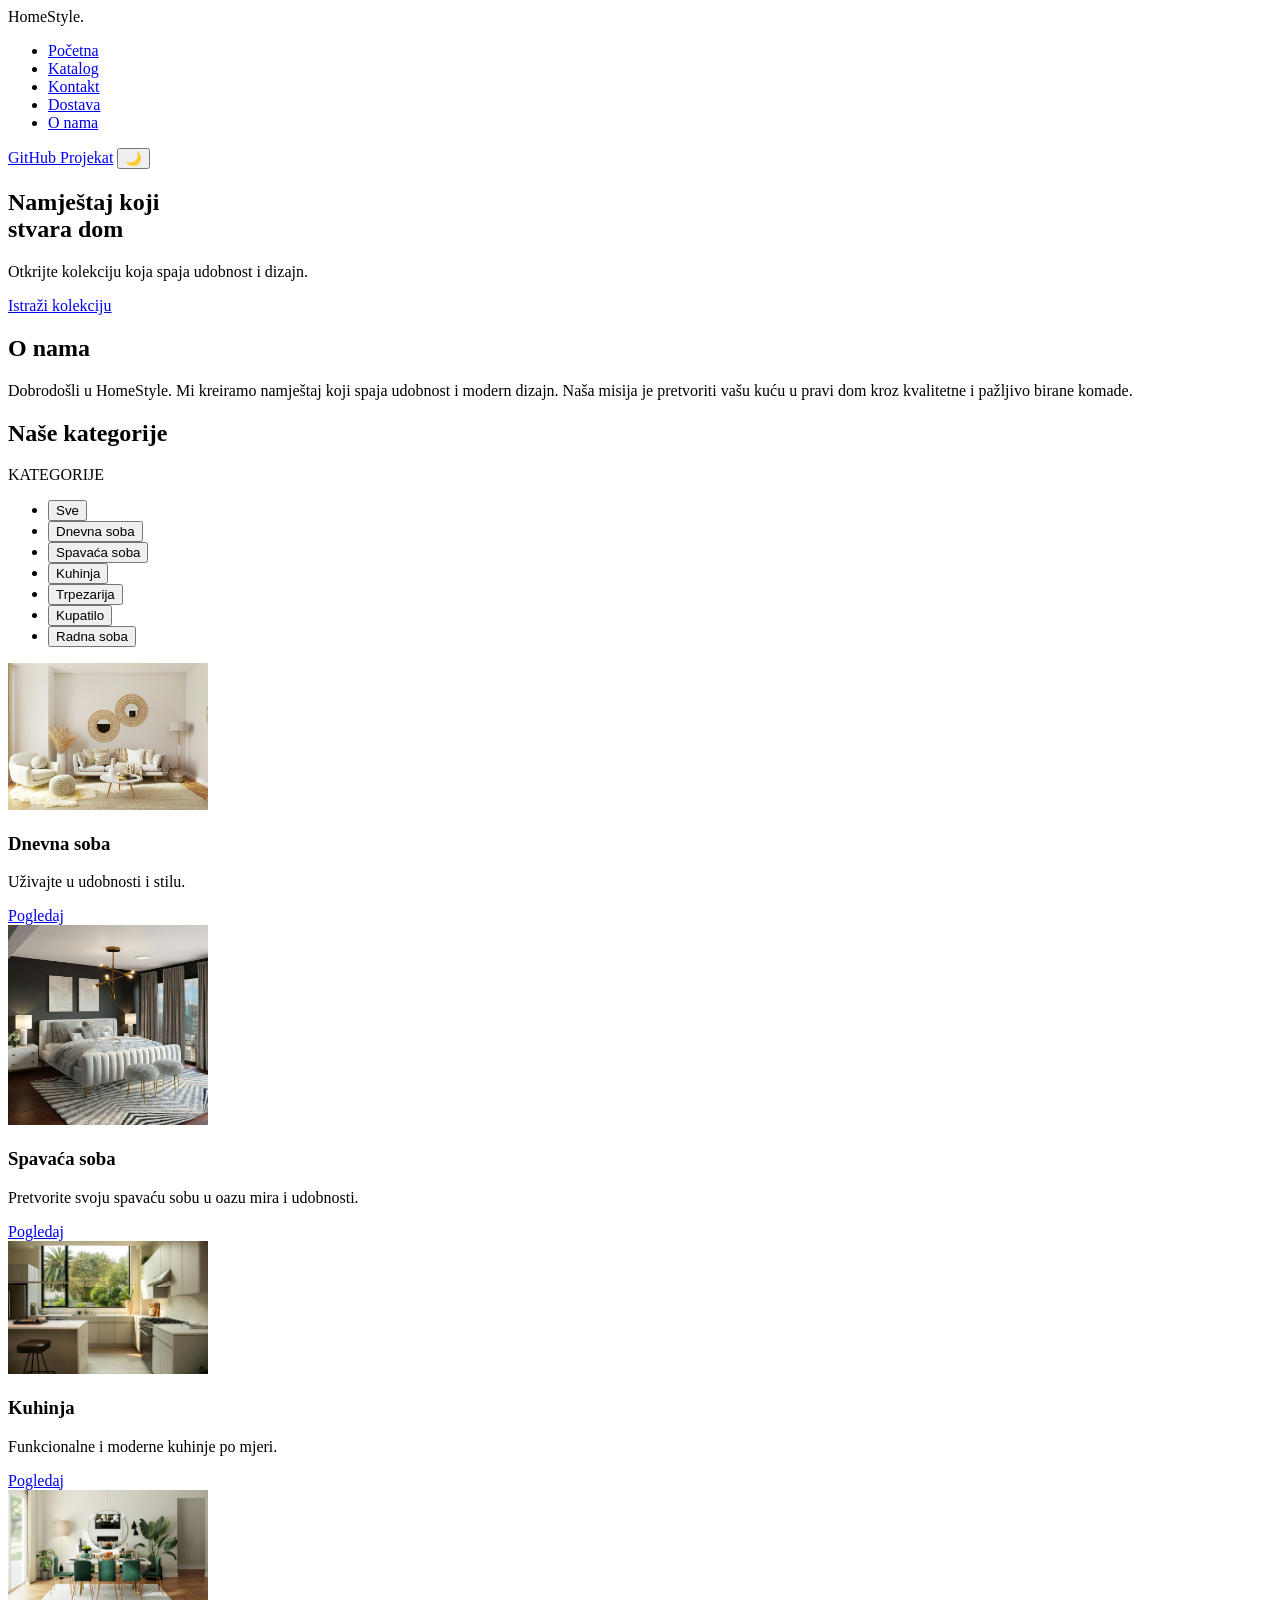
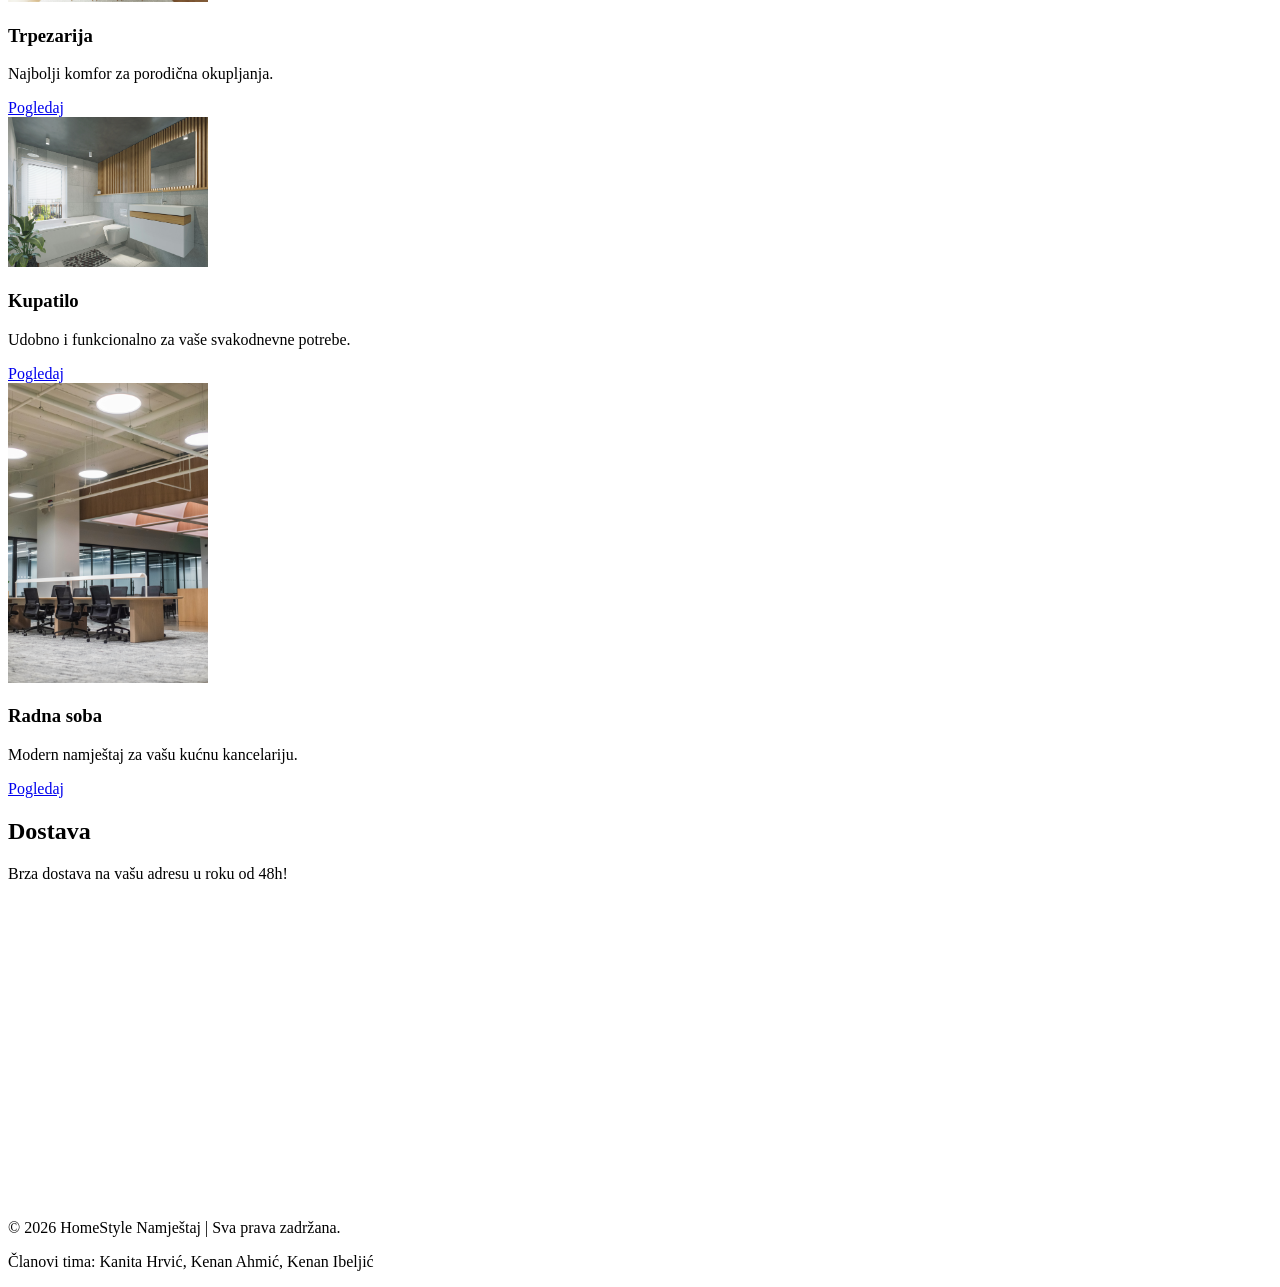
==== index.html @ 1a8ae626 "Ubačene promjene za korpu" ====
<!DOCTYPE html>
<html lang="bs">
    <head>
        <meta charset="utf-8">
        <meta name="viewport" content="width=device-width, initial-scale=1.0">
        <title>HomeStyle | Početna</title>
        <link rel="stylesheet" href="css/tptpstil.css">
        


    </head>
    
    <body class="light mode">
    <header id="top">
    <nav class="container">
        <div class="logo"> HomeStyle<span>.</span></div>
        <ul class="nav-links">
            <li><a href="index.html" class="active">Početna</a></li>
            <li><a href="sadrzaj.html">Katalog</a></li>
            <li><a href="kontakt.html">Kontakt</a></li>
            <li><a href="#dostava">Dostava</a></li>
            <li><a href="#o-nama">O nama</a></li>
        </ul>
        <div class="nav-actions">
            <a href="https://github.com/KanitaHrvic/Grupa-40-TPTP-2026">GitHub Projekat</a>
            <button id="theme-toggle">🌙</button>
        </div>
        </nav>
    </header>
            <main class="container">
                <section class="hero">
                    <div class="hero-content">
                        <h1>Namještaj koji <br> stvara dom<span.></span.></h1>
                        <p>Otkrijte kolekciju koja spaja udobnost i dizajn.</p>
                        <a href="sadrzaj.html" class="btn">Istraži kolekciju</a>
                        </div>
                        </section>
                        <section id="o-nama">
                        <h2>O nama</h2>
                        <p>
                            Dobrodošli u HomeStyle.
                            Mi kreiramo namještaj koji spaja udobnost i modern dizajn.
                            Naša misija je pretvoriti vašu kuću u pravi dom kroz kvalitetne i pažljivo birane komade.
                            </p>
                        </section>

                        <div class="main-layout">
                    <section class="products">
                    
                            <h2>Naše kategorije</h2>

                            <div class="kategorije-meni-strana"
                            <h3>KATEGORIJE</h3>
                            <ul>
                                <li><button
                                    class="filter-btn"
                                    data-filter="sve">Sve</button></li>
                                    <li><button
                                        class="filter-btn"
                                        data-filter="dnevna">Dnevna soba</button></li>
                                        <li><button
                                            class="filter-btn"
                                            data-filter="spavaca">Spavaća soba</button></li>
                                            <li><button
                                                class="filter-btn"
                                                data-filter="kuhinja">Kuhinja</button></li>
                                                <li><button
                                                    class="filter-btn"
                                                    data-filter="trpezarija">Trpezarija</button></li>
                                                    <li><button
                                                        class="filter-btn"
                                                        data-filter="kupatilo">Kupatilo</button></li>
                                                        <li><button
                                                        class="filter-btn"
                                                        data-filter=" radna">Radna soba</button></li>


                            </ul>
                        <div class="grid-container">
                            <div class="product-card"
                            data-category="dnevna">
                                <img src="images/dnevna.jpg"
                                width="200" loading="lazy"
                                 alt="Dnevna soba">
                                <h3>Dnevna soba</h3>
                                <p>Uživajte u udobnosti i stilu.</p>
                                <a href="sadrzaj.html#dnevna-soba"
                                 class="btn">Pogledaj</a>
                                </div>
                                <div class="product-card"
                                data-category="spavaca">
                                    <img src="images/spavaca.jpg"
                                    width="200" loading="lazy"
                                     alt="Spavaća soba">
                                    <h3>Spavaća soba</h3>
                                    <p>Pretvorite svoju spavaću sobu u oazu mira i udobnosti.</p>
                                    <a href="sadrzaj.html#spavaca-soba"
                                     class="btn">Pogledaj</a>
                                    </div>
                                    <div class="product-card"
                                    data-category="kuhinja">
                                        <img src="images/kuhinja.jpg"
                                        width="200" loading="lazy"
                                        alt="Kuhinja">
                                        <h3>Kuhinja</h3>
                                        <p>Funkcionalne i moderne kuhinje po mjeri.</p>
                                        <a href="sadrzaj.html#kuhinja"
                                         class="btn">Pogledaj</a>
                                        </div>
                                        <div class="product-card"
                                        data-category="trpezarija">
                                            <img src="images/trpezarija.jpg"
                                            width="200" loading="lazy"
                                             alt="Trpezarija">
                                            <h3>Trpezarija</h3>
                                            <p>Najbolji komfor za porodična okupljanja.</p>
                                            <a href="sadrzaj.html#trpezarija" class="btn">Pogledaj</a>
                                            </div>
                                            <div class="product-card"
                                            data-category="kupatilo">
                                                <img src="images/kupatilo.jpg"
                                                width="200" loading="lazy" alt="Kupatilo">
                                                <h3>Kupatilo</h3>
                                                <p>Udobno i funkcionalno za vaše svakodnevne potrebe.</p>
                                                <a href="sadrzaj.html#kupatilo" class="btn">Pogledaj</a>
                                            </div>
                                            <div class="product-card"
                                            data-category="radna">
                                                <img src="images/radna-soba.jpg"
                                                width="200" loading="lazy" alt="Radna soba">
                                                <h3>Radna soba</h3>
                                                <p>Modern namještaj za vašu kućnu kancelariju.</p>
                                                <a href="sadrzaj.html#radna-soba" class="btn">Pogledaj</a>
                                            </div>

                                        </div>

                                    
                                    
                        </div>


                    </section>
                    <section id="dostava">
                        <div class="container">
                            <h2>Dostava</h2>
                            <p>Brza dostava na vašu adresu u roku od 48h!</p>
                        </div>
                    </section>

                </div>
<aside>
    <iframe  src="https://www.google.com/maps/embed?pb=!1m18!1m12!1m3!1d11377.686178242902!2d18.704051964692383!3d44.52700058718192!2m3!1f0!2f0!3f0!3m2!1i1024!2i768!4f13.1!3m3!1m2!1s0x475952c4c706ba1d%3A0xe74f722c91d42f4c!2sSlavinovi%C4%87i%2C%2075000%20Tuzla!5e0!3m2!1shr!2sba!4v1778849792596!5m2!1shr!2sba"
     width="100%"
      height="300" 
      style="border:0;"
       allowfullscreen="" 
       loading="lazy"
        referrerpolicy="no-referrer-when-downgrade"></iframe>
        </aside>
            </main>
            <footer>
                <p>&copy; 2026 HomeStyle
                    Namještaj | Sva prava zadržana.</p>
                    <p>Članovi tima: Kanita Hrvić, Kenan Ahmić, Kenan Ibeljić</p> 
                    </footer>
            



                    <script src="JS/tptpskripte.js"></script>
    </body>
</html>
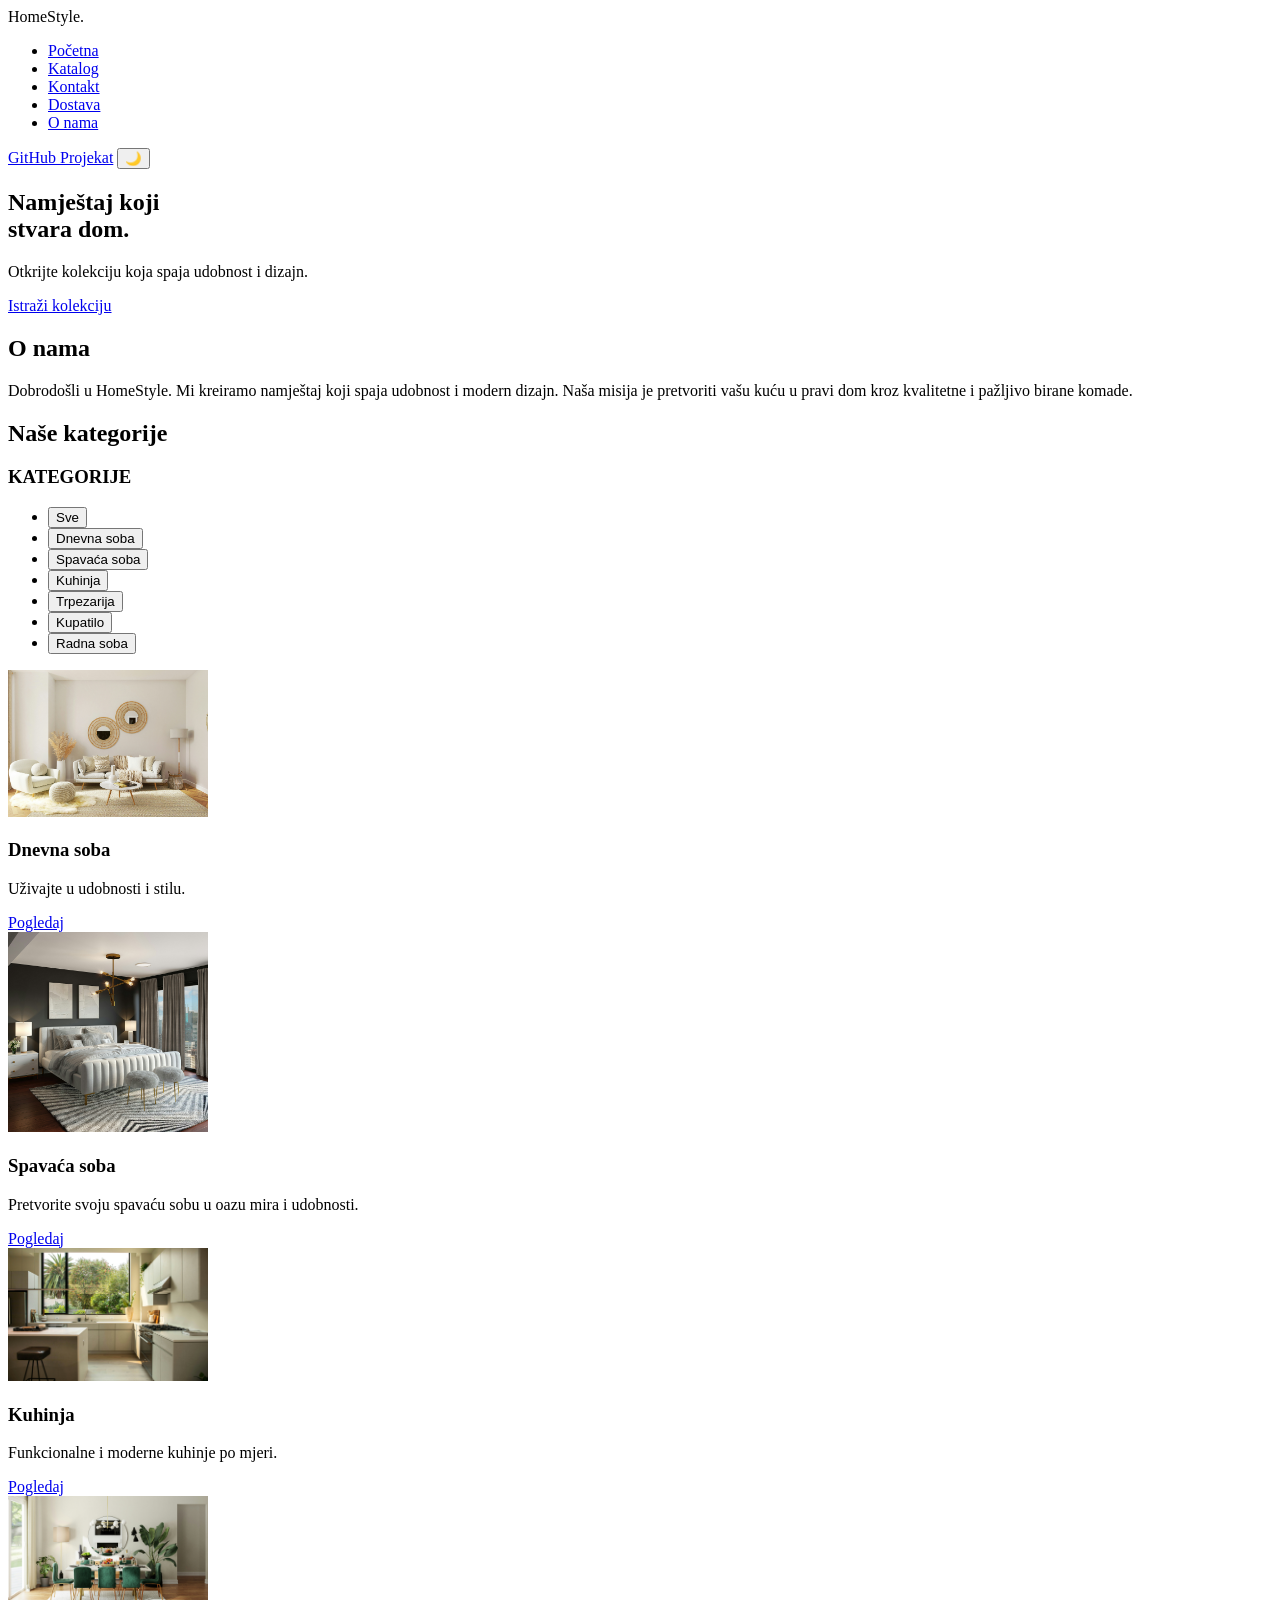
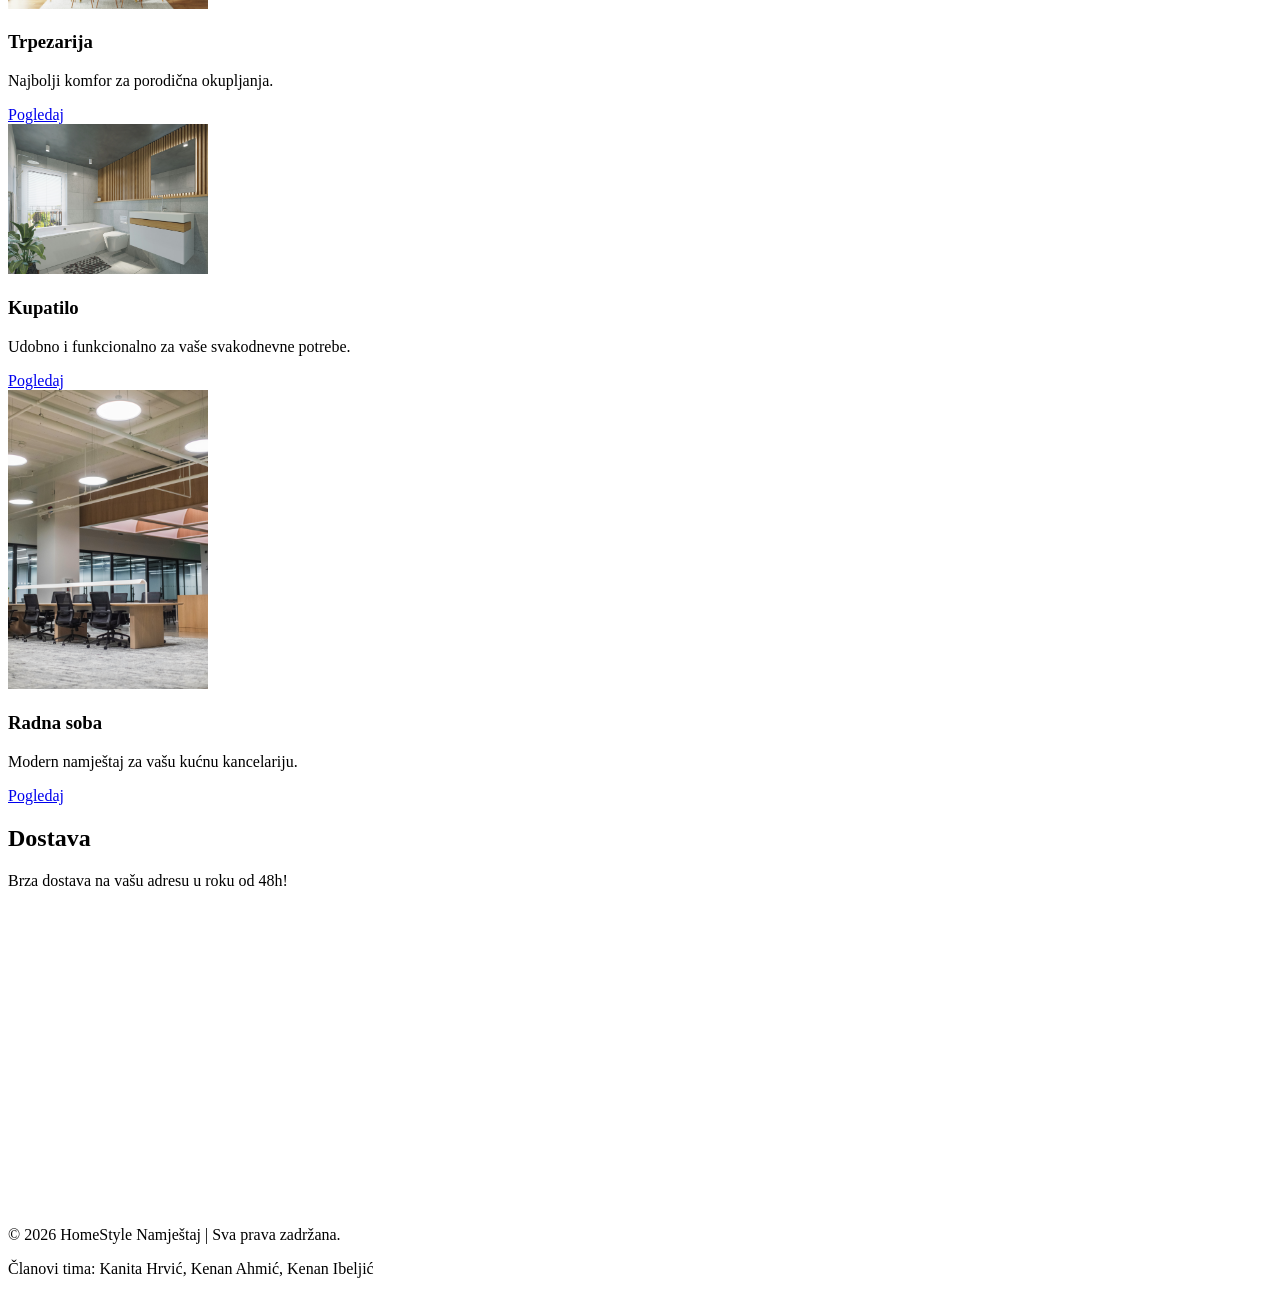
==== commit 8175d1ef: "prepravljanje koda" ====
--- a/index.html
+++ b/index.html
@@ -10,7 +10,7 @@
 
     </head>
     
-    <body class="light mode">
+    <body class="light-mode">
     <header id="top">
     <nav class="container">
         <div class="logo"> HomeStyle<span>.</span></div>
@@ -30,7 +30,7 @@
             <main class="container">
                 <section class="hero">
                     <div class="hero-content">
-                        <h1>Namještaj koji <br> stvara dom<span.></span.></h1>
+                        <h1>Namještaj koji <br> stvara dom<span>.</span></h1>
                         <p>Otkrijte kolekciju koja spaja udobnost i dizajn.</p>
                         <a href="sadrzaj.html" class="btn">Istraži kolekciju</a>
                         </div>
@@ -42,14 +42,14 @@
                             Mi kreiramo namještaj koji spaja udobnost i modern dizajn.
                             Naša misija je pretvoriti vašu kuću u pravi dom kroz kvalitetne i pažljivo birane komade.
                             </p>
-                        </section>
+                        </section> <div class="main-layout">
 
-                        <div class="main-layout">
+                        
                     <section class="products">
                     
                             <h2>Naše kategorije</h2>
 
-                            <div class="kategorije-meni-strana"
+                            <div class="kategorije-meni-strana">
                             <h3>KATEGORIJE</h3>
                             <ul>
                                 <li><button
@@ -72,11 +72,13 @@
                                                         data-filter="kupatilo">Kupatilo</button></li>
                                                         <li><button
                                                         class="filter-btn"
-                                                        data-filter=" radna">Radna soba</button></li>
+                                                        data-filter="radna">Radna soba</button></li>
 
 
-                            </ul>
-                        <div class="grid-container">
+                                                        </ul>
+                                                       </div> 
+                                                        
+  <div class="grid-container">
                             <div class="product-card"
                             data-category="dnevna">
                                 <img src="images/dnevna.jpg"
@@ -131,16 +133,15 @@
                                                 <h3>Radna soba</h3>
                                                 <p>Modern namještaj za vašu kućnu kancelariju.</p>
                                                 <a href="sadrzaj.html#radna-soba" class="btn">Pogledaj</a>
-                                            </div>
+                                            
 
-                                        </div>
-
-                                    
-                                    
-                        </div>
+                                        </div> 
+                                    </div>
+                                    </section>
+                                
 
 
-                    </section>
+                                </div>
                     <section id="dostava">
                         <div class="container">
                             <h2>Dostava</h2>
@@ -148,7 +149,7 @@
                         </div>
                     </section>
 
-                </div>
+                
 <aside>
     <iframe  src="https://www.google.com/maps/embed?pb=!1m18!1m12!1m3!1d11377.686178242902!2d18.704051964692383!3d44.52700058718192!2m3!1f0!2f0!3f0!3m2!1i1024!2i768!4f13.1!3m3!1m2!1s0x475952c4c706ba1d%3A0xe74f722c91d42f4c!2sSlavinovi%C4%87i%2C%2075000%20Tuzla!5e0!3m2!1shr!2sba!4v1778849792596!5m2!1shr!2sba"
      width="100%"
@@ -158,17 +159,20 @@
        loading="lazy"
         referrerpolicy="no-referrer-when-downgrade"></iframe>
         </aside>
-            </main>
+           
+         </main>
+            
             <footer>
                 <p>&copy; 2026 HomeStyle
                     Namještaj | Sva prava zadržana.</p>
                     <p>Članovi tima: Kanita Hrvić, Kenan Ahmić, Kenan Ibeljić</p> 
                     </footer>
-            
+                    <script src="JS/tptpskripte.js"></script>
+            </body>
+            </html>
 
 
 
-                    <script src="JS/tptpskripte.js"></script>
-    </body>
-</html>
 
+
+
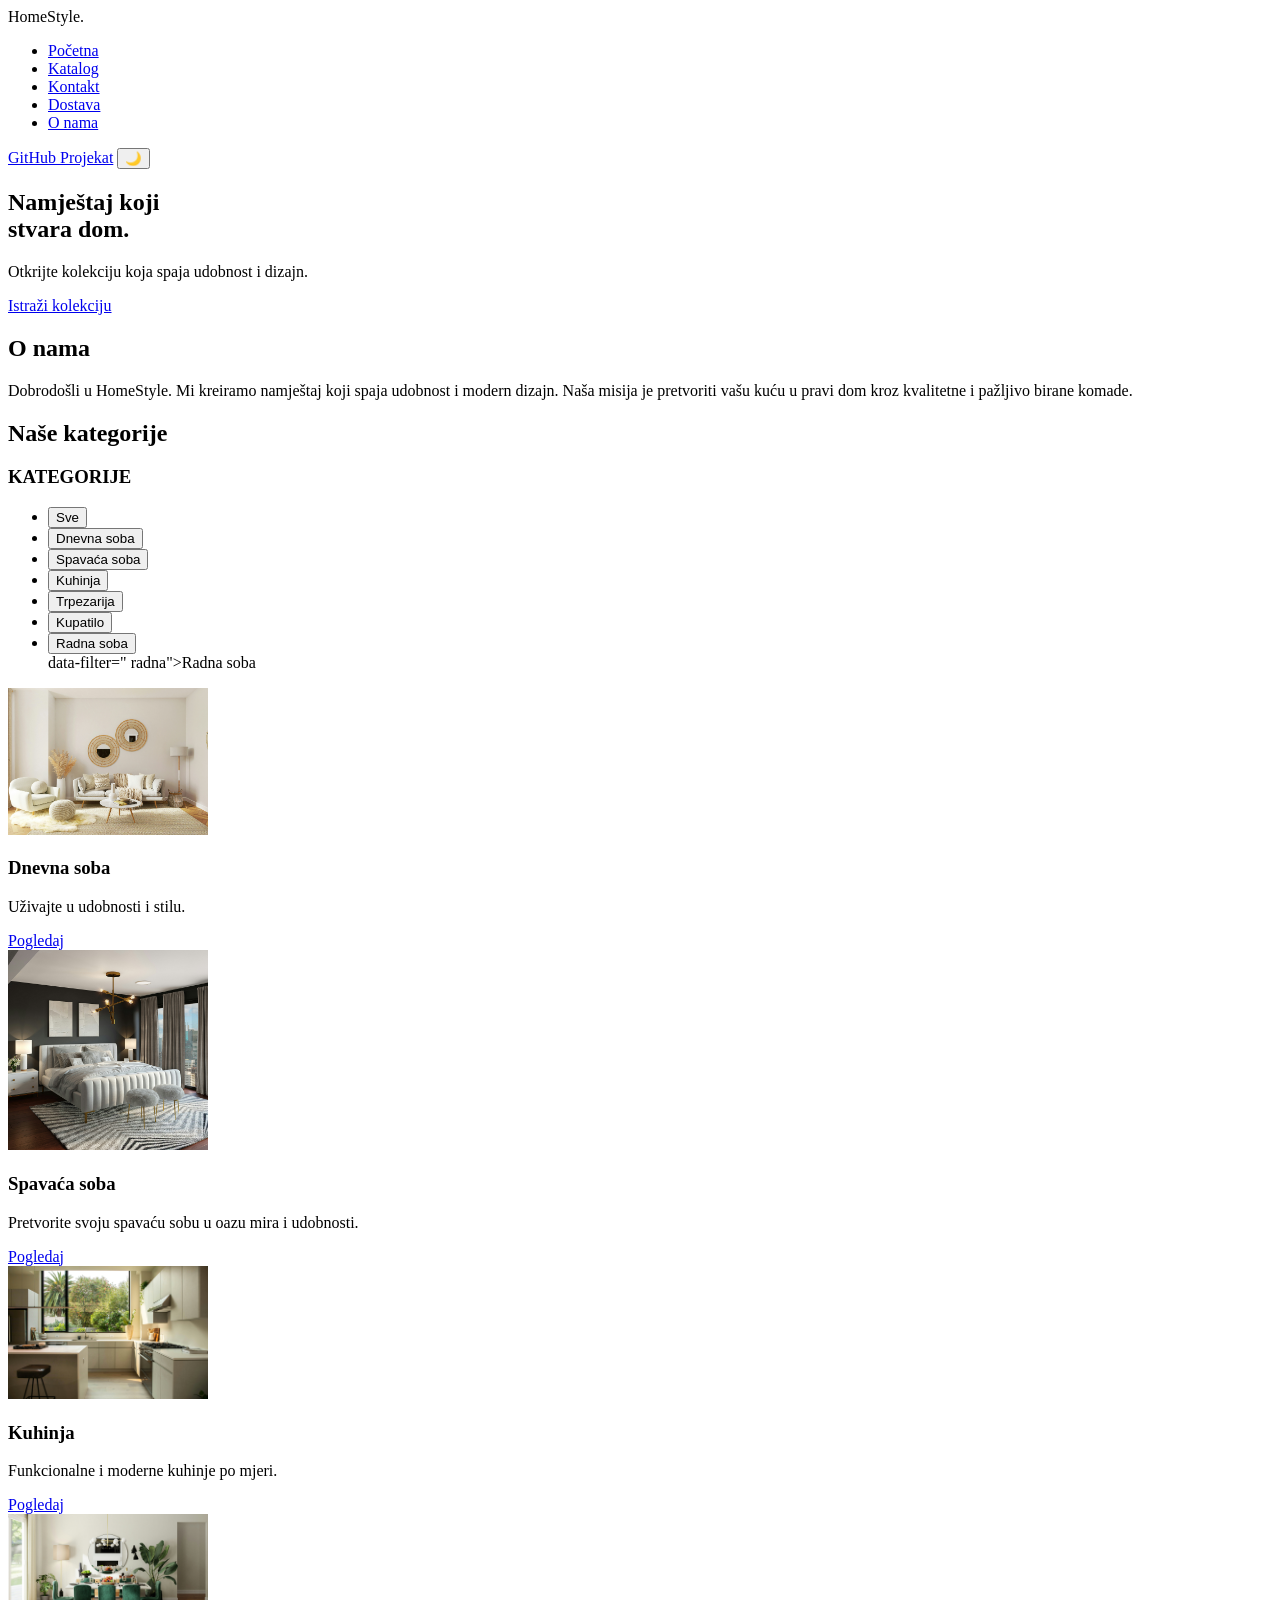
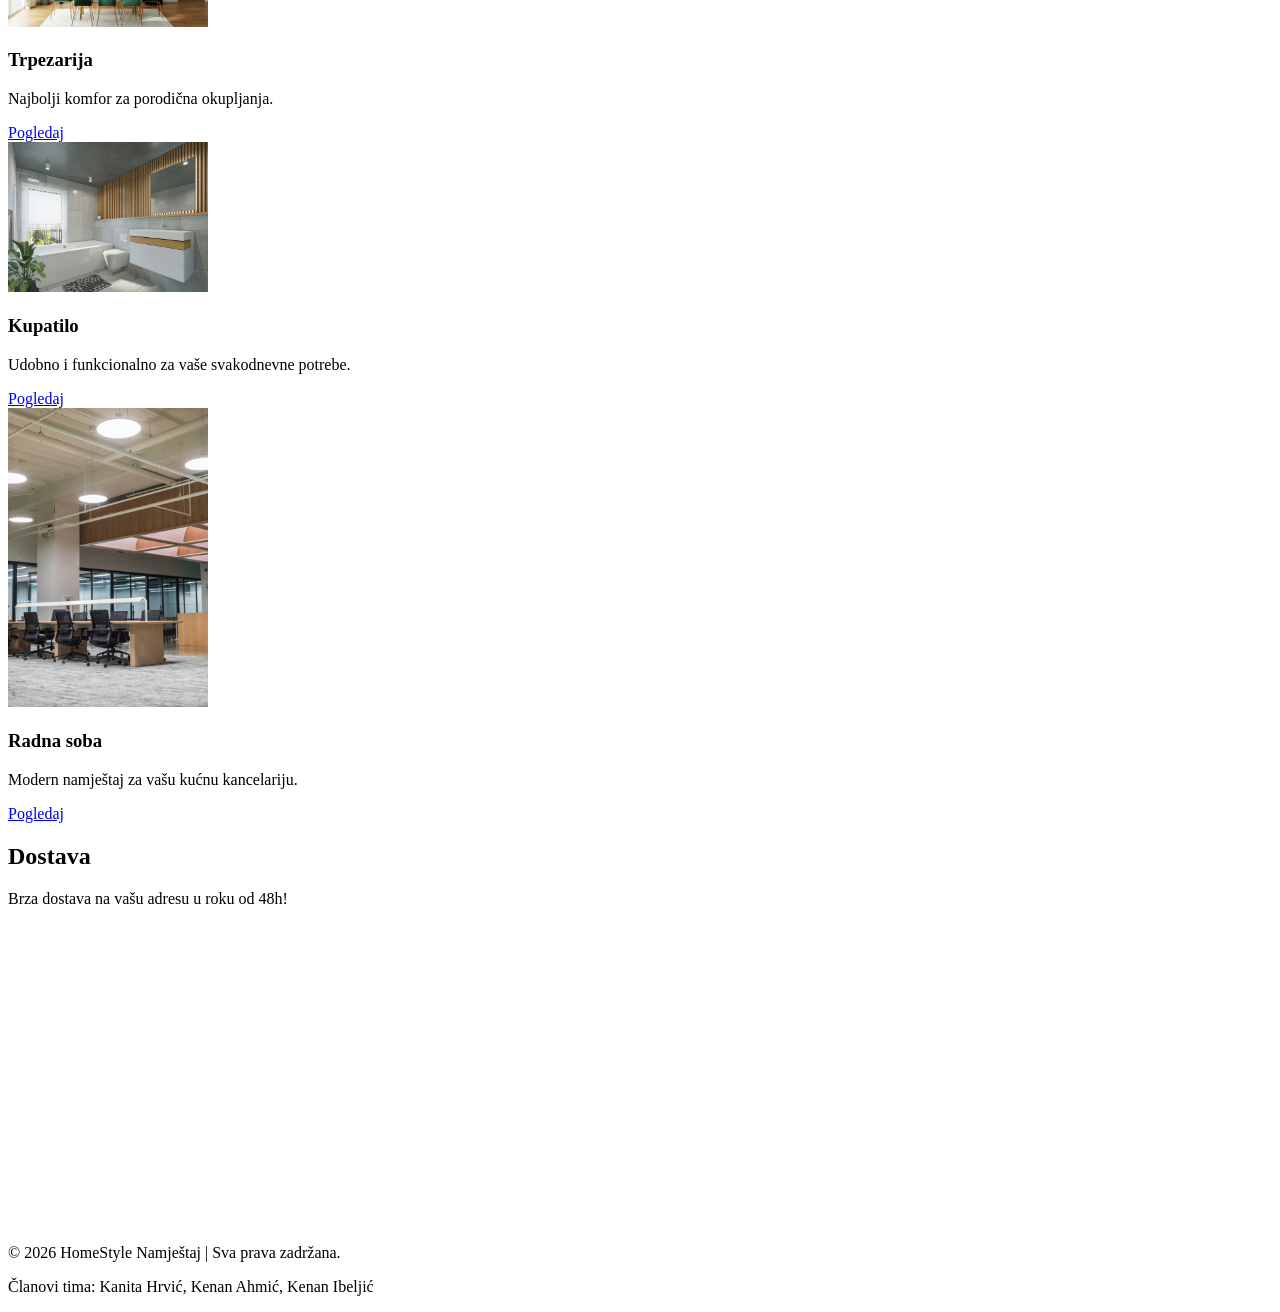
==== commit 401d505b: "Merge branch 'main' into KanitaHrvic" ====
--- a/index.html
+++ b/index.html
@@ -11,6 +11,7 @@
     </head>
     
     <body class="light-mode">
+    <body class="light mode">
     <header id="top">
     <nav class="container">
         <div class="logo"> HomeStyle<span>.</span></div>
@@ -73,6 +74,7 @@
                                                         <li><button
                                                         class="filter-btn"
                                                         data-filter="radna">Radna soba</button></li>
+                                                        data-filter=" radna">Radna soba</button></li>
 
 
                                                         </ul>
@@ -162,6 +164,7 @@
            
          </main>
             
+            </main>
             <footer>
                 <p>&copy; 2026 HomeStyle
                     Namještaj | Sva prava zadržana.</p>
@@ -173,6 +176,7 @@
 
 
 
+                    <script src="JS/tptpskripte.js"></script>
+    </body>
+</html>
 
-
-
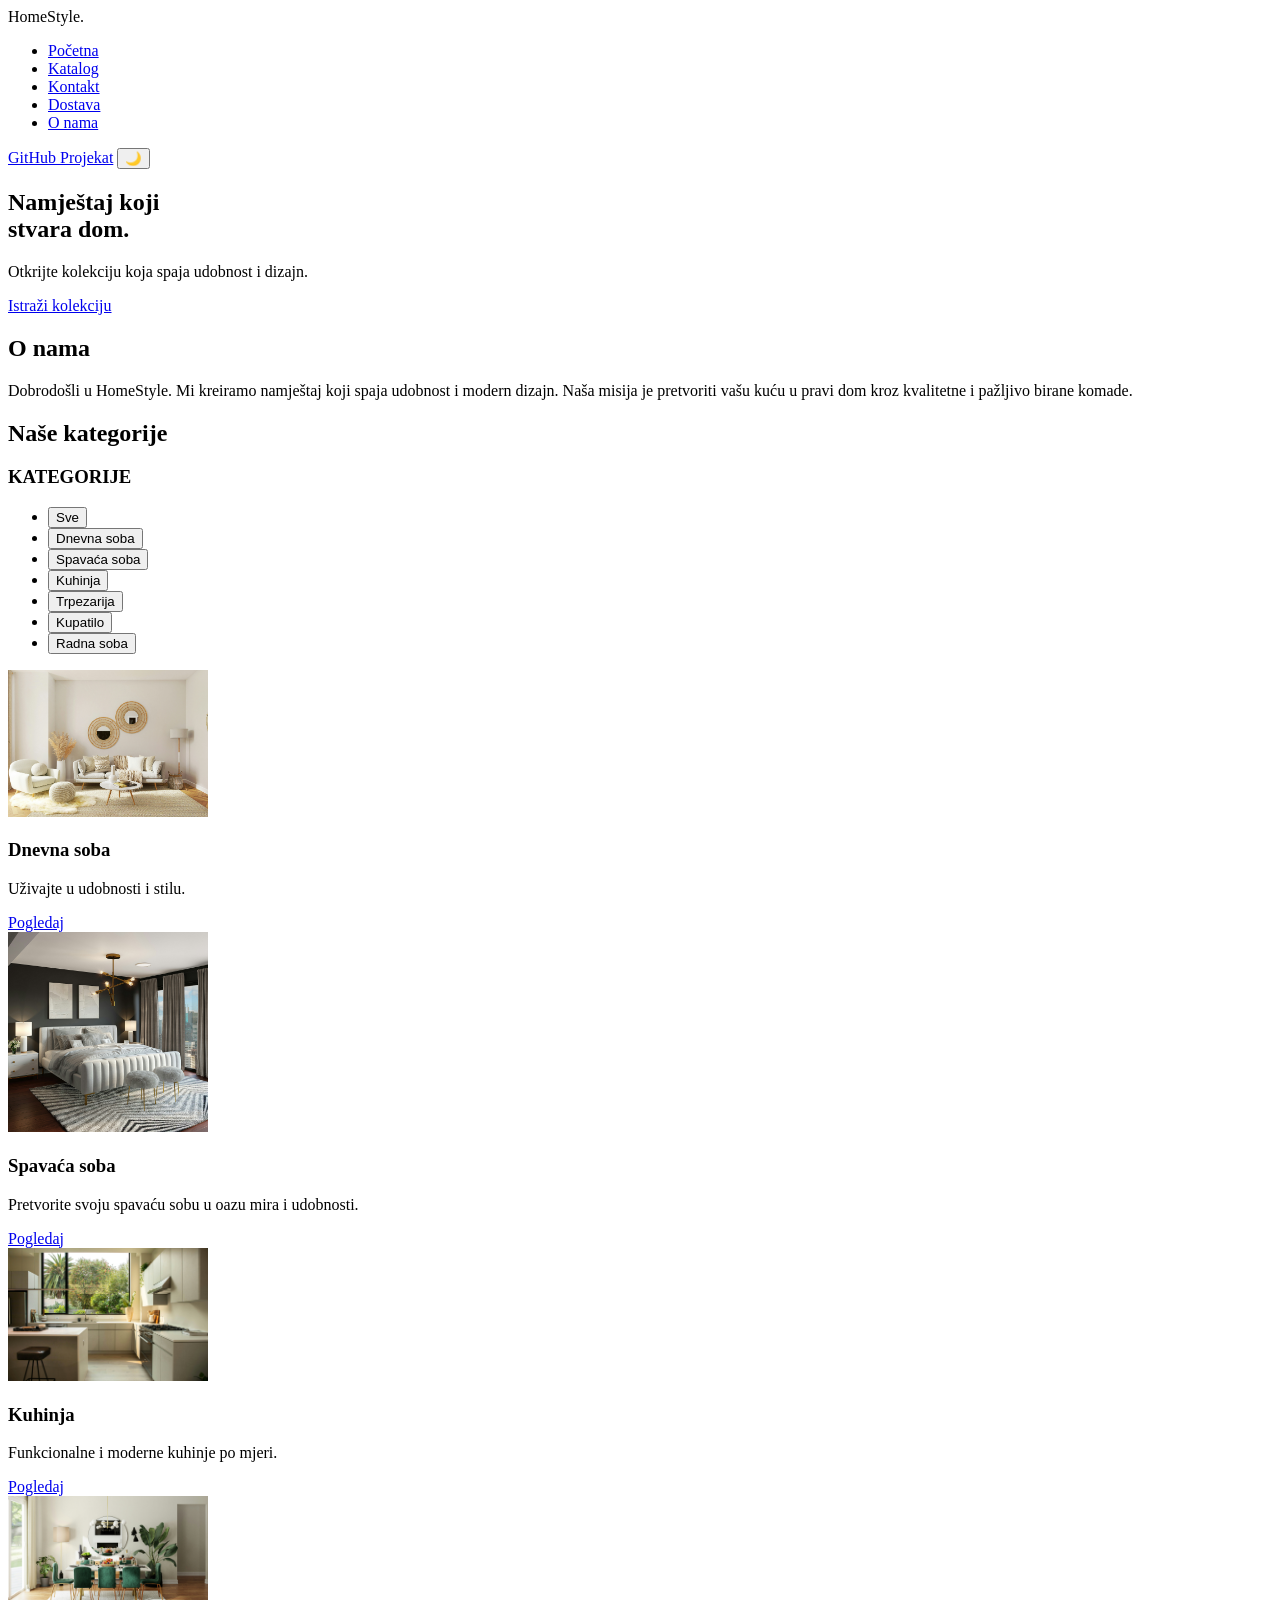
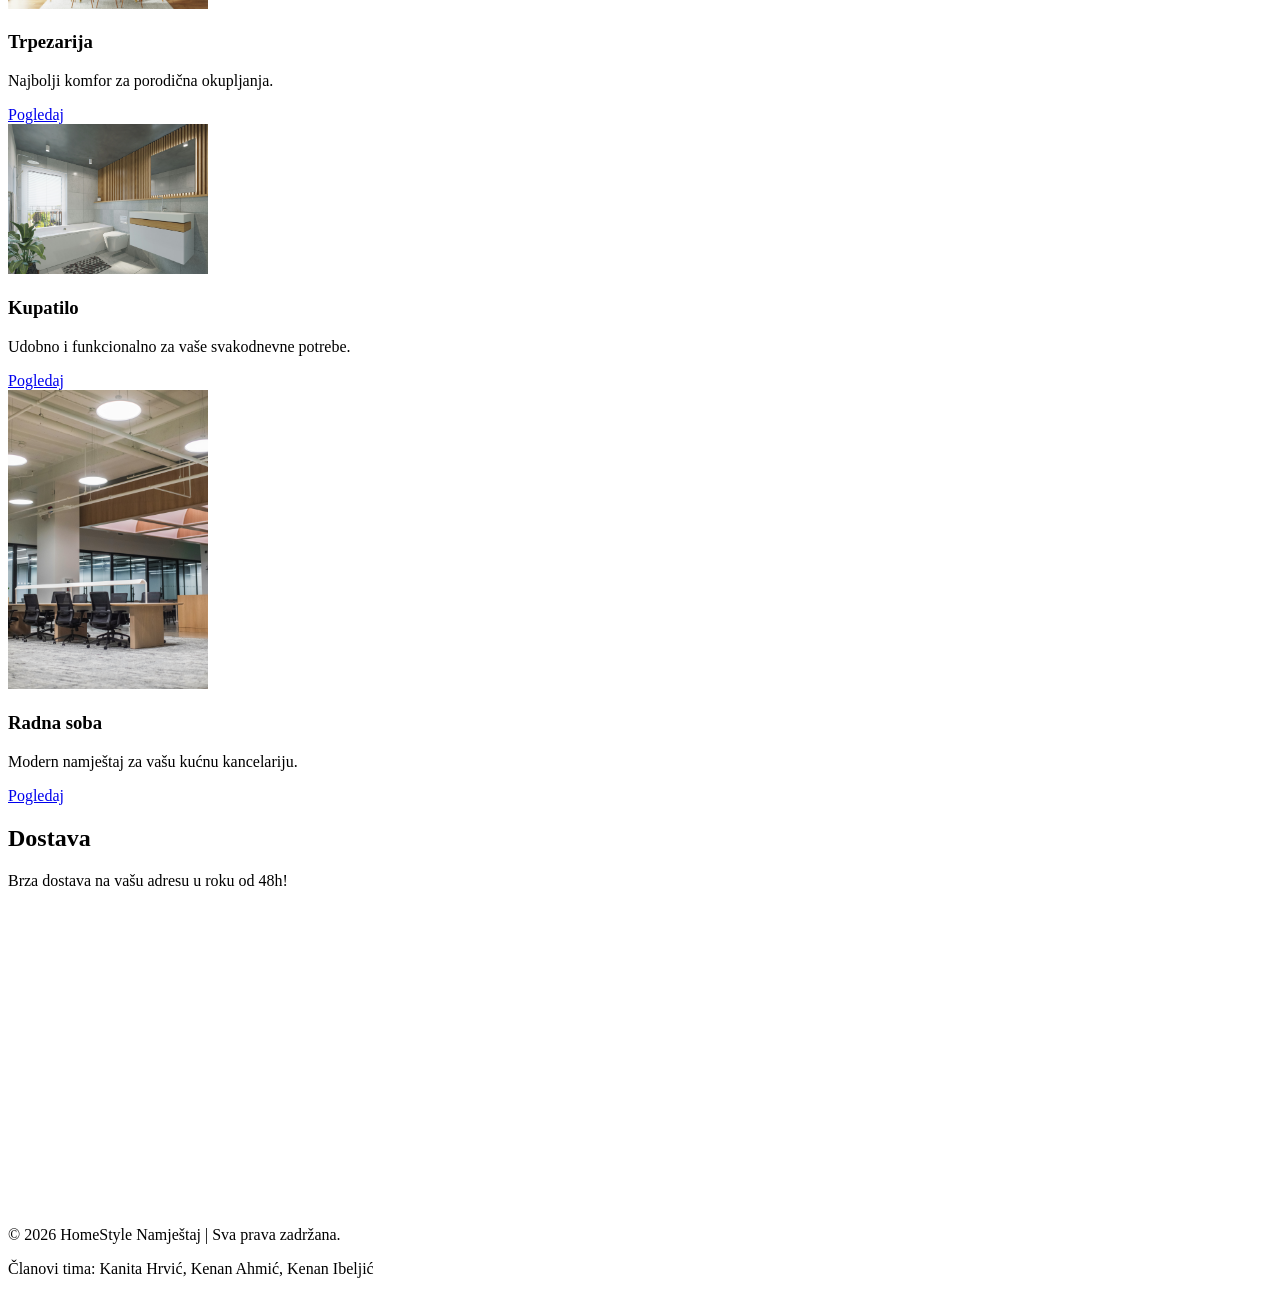
==== commit d6b76f20: "ubacila filtriranje kartica" ====
--- a/index.html
+++ b/index.html
@@ -25,6 +25,7 @@
         <div class="nav-actions">
             <a href="https://github.com/KanitaHrvic/Grupa-40-TPTP-2026">GitHub Projekat</a>
             <button id="theme-toggle">🌙</button>
+            <!--dio koda za dugme tamni mod preuzet od gemini-->
         </div>
         </nav>
     </header>
@@ -74,7 +75,8 @@
                                                         <li><button
                                                         class="filter-btn"
                                                         data-filter="radna">Radna soba</button></li>
-                                                        data-filter=" radna">Radna soba</button></li>
+                                                        
+
 
 
                                                         </ul>
@@ -153,6 +155,7 @@
 
                 
 <aside>
+    <!--kod za mapu uz pomoć gemini-->
     <iframe  src="https://www.google.com/maps/embed?pb=!1m18!1m12!1m3!1d11377.686178242902!2d18.704051964692383!3d44.52700058718192!2m3!1f0!2f0!3f0!3m2!1i1024!2i768!4f13.1!3m3!1m2!1s0x475952c4c706ba1d%3A0xe74f722c91d42f4c!2sSlavinovi%C4%87i%2C%2075000%20Tuzla!5e0!3m2!1shr!2sba!4v1778849792596!5m2!1shr!2sba"
      width="100%"
       height="300" 
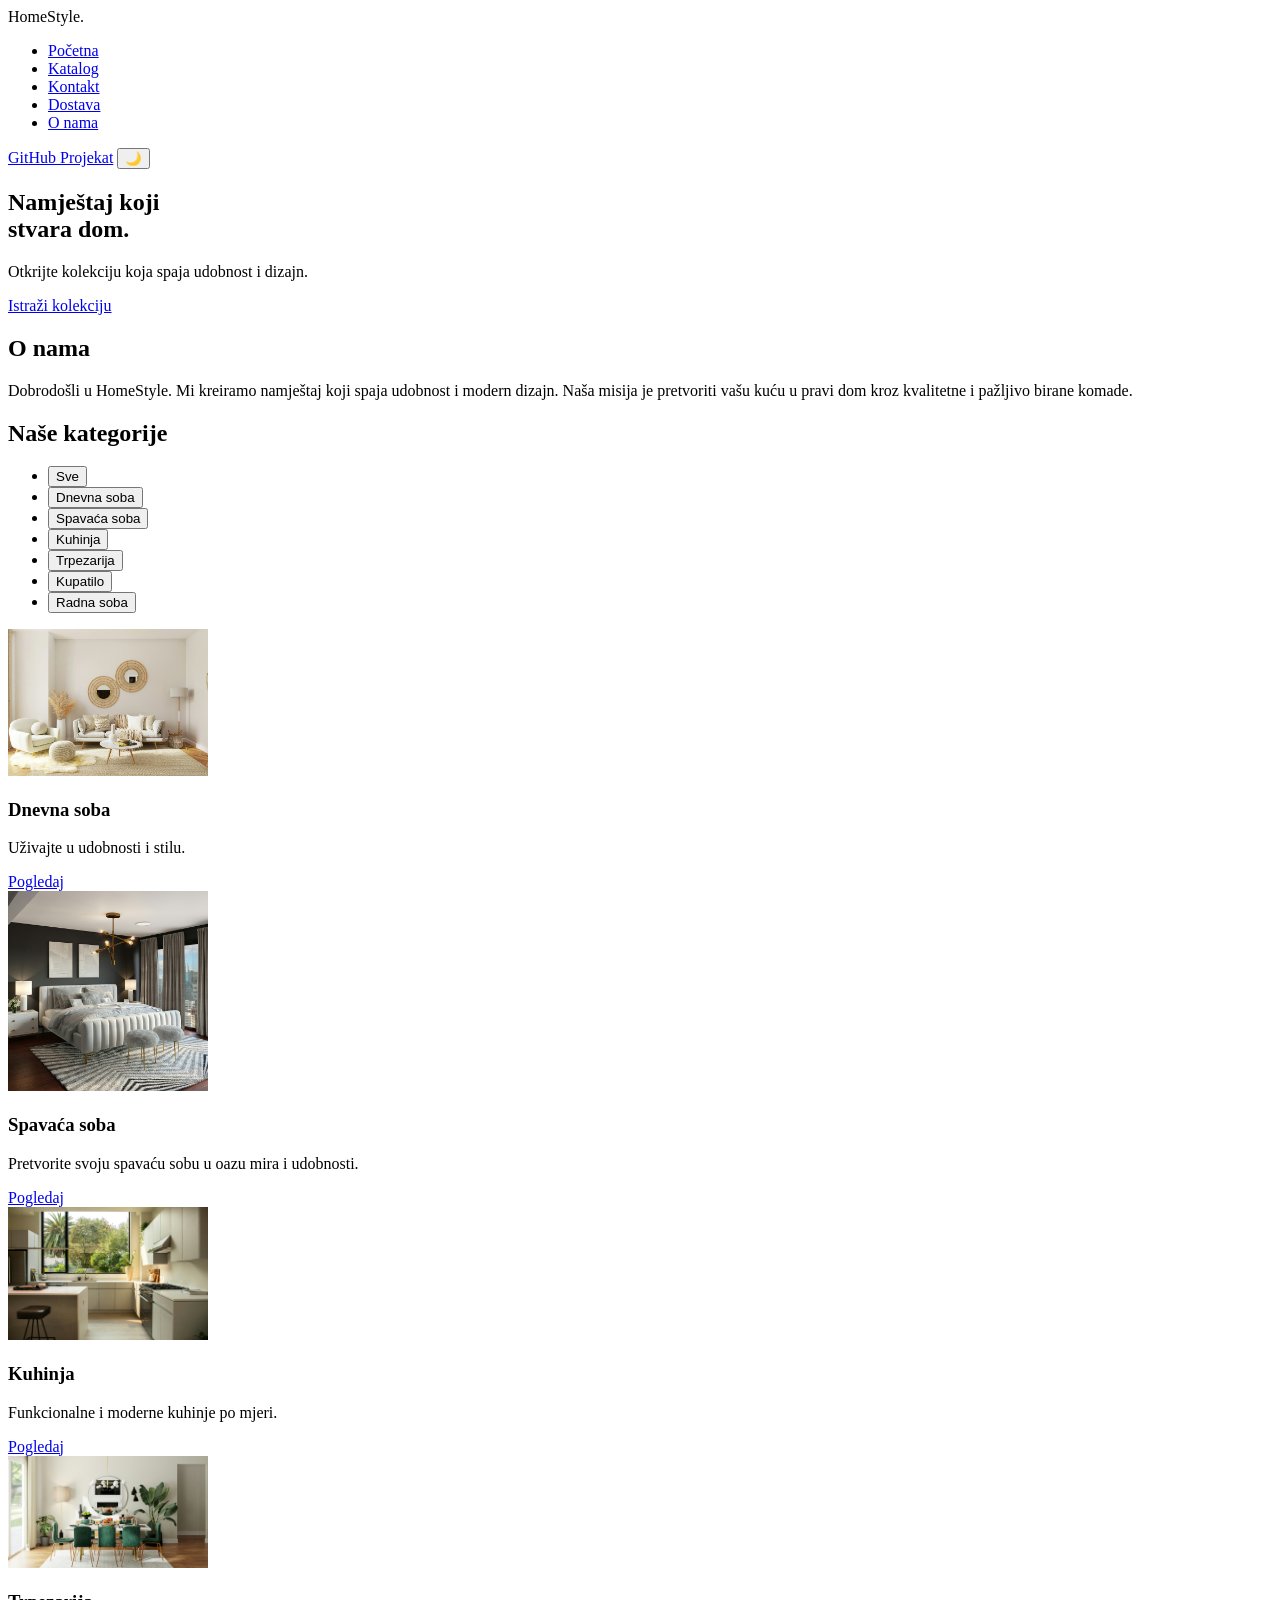
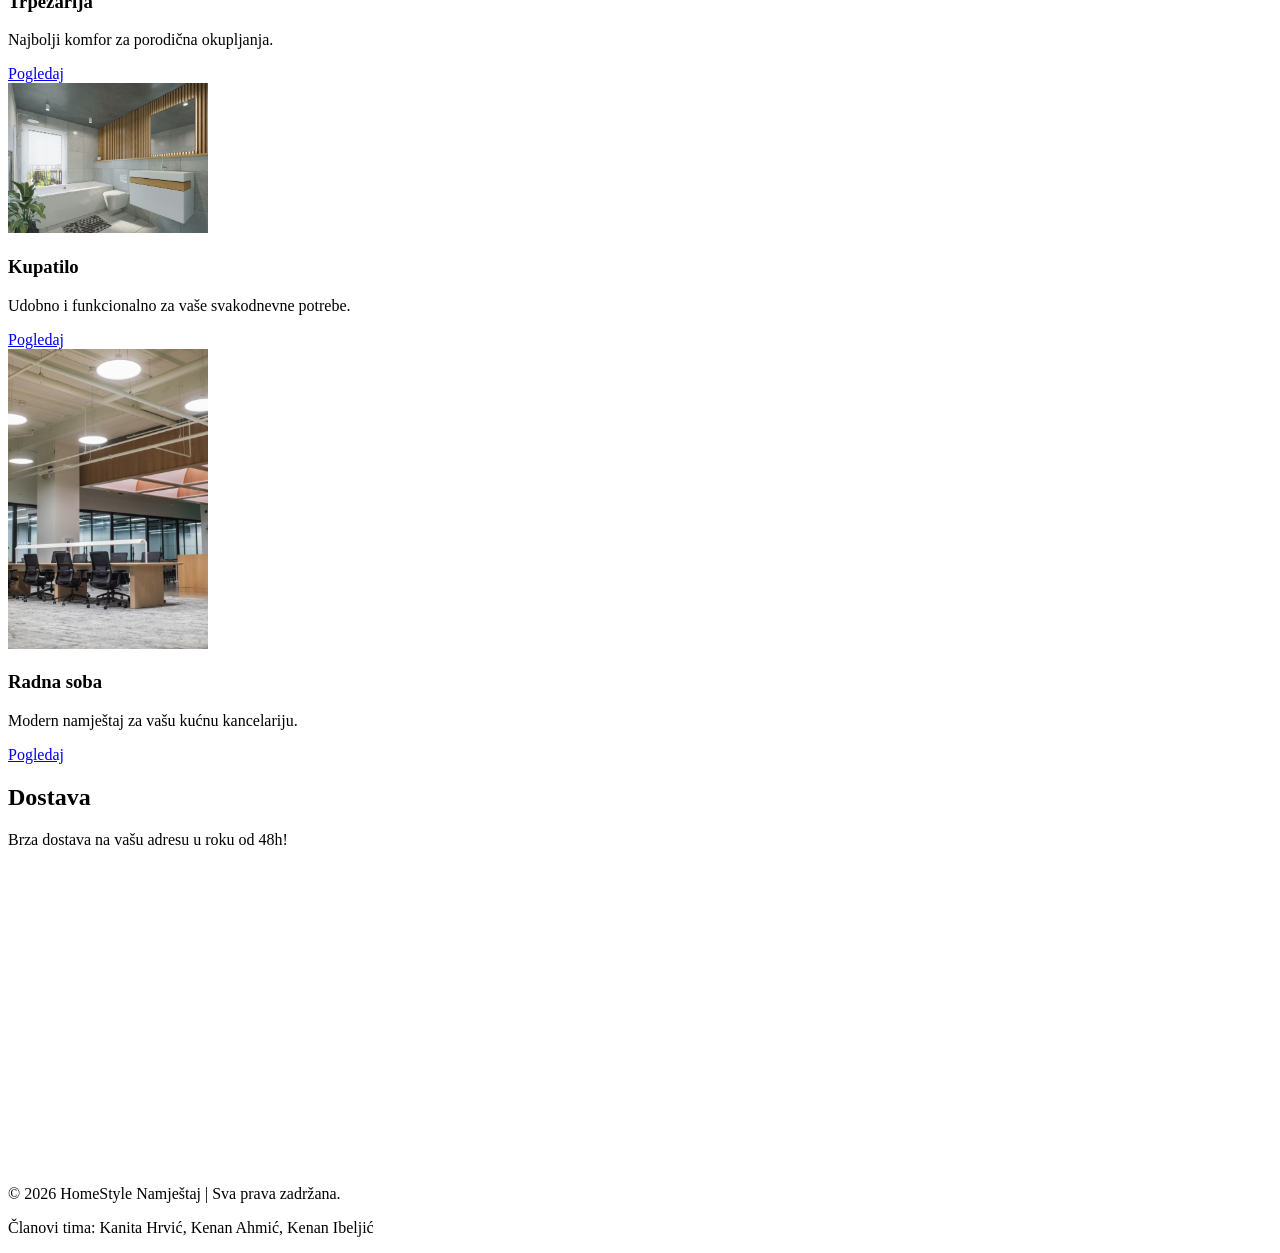
==== commit 5bb62ab8: "Finalne prepravke i ubacivanje tamne teme za sadrzaj.html" ====
--- a/index.html
+++ b/index.html
@@ -5,181 +5,116 @@
         <meta name="viewport" content="width=device-width, initial-scale=1.0">
         <title>HomeStyle | Početna</title>
         <link rel="stylesheet" href="css/tptpstil.css">
-        
-
-
     </head>
-    
-    <body class="light-mode">
     <body class="light mode">
     <header id="top">
-    <nav class="container">
-        <div class="logo"> HomeStyle<span>.</span></div>
-        <ul class="nav-links">
-            <li><a href="index.html" class="active">Početna</a></li>
-            <li><a href="sadrzaj.html">Katalog</a></li>
-            <li><a href="kontakt.html">Kontakt</a></li>
-            <li><a href="#dostava">Dostava</a></li>
-            <li><a href="#o-nama">O nama</a></li>
-        </ul>
-        <div class="nav-actions">
-            <a href="https://github.com/KanitaHrvic/Grupa-40-TPTP-2026">GitHub Projekat</a>
-            <button id="theme-toggle">🌙</button>
-            <!--dio koda za dugme tamni mod preuzet od gemini-->
-        </div>
+        <nav class="container">
+            <div class="logo"> HomeStyle<span>.</span></div>
+            <ul class="nav-links">
+                <li><a href="index.html" class="active">Početna</a></li>
+                <li><a href="sadrzaj.html">Katalog</a></li>
+                <li><a href="kontakt.html">Kontakt</a></li>
+                <li><a href="#dostava">Dostava</a></li>
+                <li><a href="#o-nama">O nama</a></li>
+            </ul>
+            <div class="nav-actions">
+                <a href="https://github.com/KanitaHrvic/Grupa-40-TPTP-2026">GitHub Projekat</a>
+                <button id="theme-toggle">🌙</button>
+                </div>
         </nav>
     </header>
-            <main class="container">
-                <section class="hero">
-                    <div class="hero-content">
-                        <h1>Namještaj koji <br> stvara dom<span>.</span></h1>
-                        <p>Otkrijte kolekciju koja spaja udobnost i dizajn.</p>
-                        <a href="sadrzaj.html" class="btn">Istraži kolekciju</a>
-                        </div>
-                        </section>
-                        <section id="o-nama">
-                        <h2>O nama</h2>
-                        <p>
-                            Dobrodošli u HomeStyle.
-                            Mi kreiramo namještaj koji spaja udobnost i modern dizajn.
-                            Naša misija je pretvoriti vašu kuću u pravi dom kroz kvalitetne i pažljivo birane komade.
-                            </p>
-                        </section> <div class="main-layout">
 
-                        
-                    <section class="products">
-                    
-                            <h2>Naše kategorije</h2>
+    <main class="container">
+        <section class="hero">
+            <div class="hero-content">
+                <h1>Namještaj koji <br> stvara dom<span>.</span></h1>
+                <p>Otkrijte kolekciju koja spaja udobnost i dizajn.</p>
+                <a href="sadrzaj.html" class="btn">Istraži kolekciju</a>
+            </div>
+        </section>
 
-                            <div class="kategorije-meni-strana">
-                            <h3>KATEGORIJE</h3>
-                            <ul>
-                                <li><button
-                                    class="filter-btn"
-                                    data-filter="sve">Sve</button></li>
-                                    <li><button
-                                        class="filter-btn"
-                                        data-filter="dnevna">Dnevna soba</button></li>
-                                        <li><button
-                                            class="filter-btn"
-                                            data-filter="spavaca">Spavaća soba</button></li>
-                                            <li><button
-                                                class="filter-btn"
-                                                data-filter="kuhinja">Kuhinja</button></li>
-                                                <li><button
-                                                    class="filter-btn"
-                                                    data-filter="trpezarija">Trpezarija</button></li>
-                                                    <li><button
-                                                        class="filter-btn"
-                                                        data-filter="kupatilo">Kupatilo</button></li>
-                                                        <li><button
-                                                        class="filter-btn"
-                                                        data-filter="radna">Radna soba</button></li>
-                                                        
+        <section id="o-nama">
+            <h2>O nama</h2>
+            <p>
+                Dobrodošli u HomeStyle.
+                Mi kreiramo namještaj koji spaja udobnost i modern dizajn.
+                Naša misija je pretvoriti vašu kuću u pravi dom kroz kvalitetne i pažljivo birane komade.
+            </p>
+        </section> 
 
+        <section class="kategorije-sekcija">
+            <h2>Naše kategorije</h2>
+            <div class="kategorije-meni-strana">
+                <ul>
+                    <li><button class="filter-btn active" data-filter="sve">Sve</button></li>
+                    <li><button class="filter-btn" data-filter="dnevna">Dnevna soba</button></li>
+                    <li><button class="filter-btn" data-filter="spavaca">Spavaća soba</button></li>
+                    <li><button class="filter-btn" data-filter="kuhinja">Kuhinja</button></li>
+                    <li><button class="filter-btn" data-filter="trpezarija">Trpezarija</button></li>
+                    <li><button class="filter-btn" data-filter="kupatilo">Kupatilo</button></li>
+                    <li><button class="filter-btn" data-filter="radna">Radna soba</button></li>
+                </ul>
+            </div>
+        </section> 
 
+        <section class="products">                     
+            <div class="grid-container">
+                <div class="product-card" data-category="dnevna">
+                    <img src="images/dnevna.jpg" width="200" loading="lazy" alt="Dnevna soba">
+                    <h3>Dnevna soba</h3>
+                    <p>Uživajte u udobnosti i stilu.</p>
+                    <a href="sadrzaj.html#dnevna-soba" class="btn">Pogledaj</a>
+                </div>
+                <div class="product-card" data-category="spavaca">
+                    <img src="images/spavaca.jpg" width="200" loading="lazy" alt="Spavaća soba">
+                    <h3>Spavaća soba</h3>
+                    <p>Pretvorite svoju spavaću sobu u oazu mira i udobnosti.</p>
+                    <a href="sadrzaj.html#spavaca-soba" class="btn">Pogledaj</a>
+                </div>
+                <div class="product-card" data-category="kuhinja">
+                    <img src="images/kuhinja.jpg" width="200" loading="lazy" alt="Kuhinja">
+                    <h3>Kuhinja</h3>
+                    <p>Funkcionalne i moderne kuhinje po mjeri.</p>
+                    <a href="sadrzaj.html#kuhinja" class="btn">Pogledaj</a>
+                </div>
+                <div class="product-card" data-category="trpezarija">
+                    <img src="images/trpezarija.jpg" width="200" loading="lazy" alt="Trpezarija">
+                    <h3>Trpezarija</h3>
+                    <p>Najbolji komfor za porodična okupljanja.</p>
+                    <a href="sadrzaj.html#trpezarija" class="btn">Pogledaj</a>
+                </div>
+                <div class="product-card" data-category="kupatilo">
+                    <img src="images/kupatilo.jpg" width="200" loading="lazy" alt="Kupatilo">
+                    <h3>Kupatilo</h3>
+                    <p>Udobno i funkcionalno za vaše svakodnevne potrebe.</p>
+                    <a href="sadrzaj.html#kupatilo" class="btn">Pogledaj</a>
+                </div>
+                <div class="product-card" data-category="radna">
+                    <img src="images/radna-soba.jpg" width="200" loading="lazy" alt="Radna soba">
+                    <h3>Radna soba</h3>
+                    <p>Modern namještaj za vašu kućnu kancelariju.</p>
+                    <a href="sadrzaj.html#radna-soba" class="btn">Pogledaj</a>
+                </div> 
+            </div>
+        </section>
 
-                                                        </ul>
-                                                       </div> 
-                                                        
-  <div class="grid-container">
-                            <div class="product-card"
-                            data-category="dnevna">
-                                <img src="images/dnevna.jpg"
-                                width="200" loading="lazy"
-                                 alt="Dnevna soba">
-                                <h3>Dnevna soba</h3>
-                                <p>Uživajte u udobnosti i stilu.</p>
-                                <a href="sadrzaj.html#dnevna-soba"
-                                 class="btn">Pogledaj</a>
-                                </div>
-                                <div class="product-card"
-                                data-category="spavaca">
-                                    <img src="images/spavaca.jpg"
-                                    width="200" loading="lazy"
-                                     alt="Spavaća soba">
-                                    <h3>Spavaća soba</h3>
-                                    <p>Pretvorite svoju spavaću sobu u oazu mira i udobnosti.</p>
-                                    <a href="sadrzaj.html#spavaca-soba"
-                                     class="btn">Pogledaj</a>
-                                    </div>
-                                    <div class="product-card"
-                                    data-category="kuhinja">
-                                        <img src="images/kuhinja.jpg"
-                                        width="200" loading="lazy"
-                                        alt="Kuhinja">
-                                        <h3>Kuhinja</h3>
-                                        <p>Funkcionalne i moderne kuhinje po mjeri.</p>
-                                        <a href="sadrzaj.html#kuhinja"
-                                         class="btn">Pogledaj</a>
-                                        </div>
-                                        <div class="product-card"
-                                        data-category="trpezarija">
-                                            <img src="images/trpezarija.jpg"
-                                            width="200" loading="lazy"
-                                             alt="Trpezarija">
-                                            <h3>Trpezarija</h3>
-                                            <p>Najbolji komfor za porodična okupljanja.</p>
-                                            <a href="sadrzaj.html#trpezarija" class="btn">Pogledaj</a>
-                                            </div>
-                                            <div class="product-card"
-                                            data-category="kupatilo">
-                                                <img src="images/kupatilo.jpg"
-                                                width="200" loading="lazy" alt="Kupatilo">
-                                                <h3>Kupatilo</h3>
-                                                <p>Udobno i funkcionalno za vaše svakodnevne potrebe.</p>
-                                                <a href="sadrzaj.html#kupatilo" class="btn">Pogledaj</a>
-                                            </div>
-                                            <div class="product-card"
-                                            data-category="radna">
-                                                <img src="images/radna-soba.jpg"
-                                                width="200" loading="lazy" alt="Radna soba">
-                                                <h3>Radna soba</h3>
-                                                <p>Modern namještaj za vašu kućnu kancelariju.</p>
-                                                <a href="sadrzaj.html#radna-soba" class="btn">Pogledaj</a>
-                                            
-
-                                        </div> 
-                                    </div>
-                                    </section>
-                                
-
-
-                                </div>
-                    <section id="dostava">
-                        <div class="container">
-                            <h2>Dostava</h2>
-                            <p>Brza dostava na vašu adresu u roku od 48h!</p>
-                        </div>
-                    </section>
-
-                
-<aside>
-    <!--kod za mapu uz pomoć gemini-->
-    <iframe  src="https://www.google.com/maps/embed?pb=!1m18!1m12!1m3!1d11377.686178242902!2d18.704051964692383!3d44.52700058718192!2m3!1f0!2f0!3f0!3m2!1i1024!2i768!4f13.1!3m3!1m2!1s0x475952c4c706ba1d%3A0xe74f722c91d42f4c!2sSlavinovi%C4%87i%2C%2075000%20Tuzla!5e0!3m2!1shr!2sba!4v1778849792596!5m2!1shr!2sba"
-     width="100%"
-      height="300" 
-      style="border:0;"
-       allowfullscreen="" 
-       loading="lazy"
-        referrerpolicy="no-referrer-when-downgrade"></iframe>
+        <section id="dostava">
+            <div class="container">
+                <h2>Dostava</h2>
+                <p>Brza dostava na vašu adresu u roku od 48h!</p>
+            </div>
+        </section>            
+        
+        <aside>
+            <iframe src="https://www.google.com/maps/embed?pb=!1m18!1m12!1m3!1d11377.686178242902!2d18.704051964692383!3d44.52700058718192!2m3!1f0!2f0!3f0!3m2!1i1024!2i768!4f13.1!3m3!1m2!1s0x475952c4c706ba1d%3A0xe74f722c91d42f4c!2sSlavinovi%C4%87i%2C%2075000%20Tuzla!5e0!3m2!1shr!2sba!4v1778849792596!5m2!1shr!2sba" width="100%" height="300" style="border:0;" allowfullscreen="" loading="lazy" referrerpolicy="no-referrer-when-downgrade"></iframe>
         </aside>
            
-         </main>
+    </main>
             
-            </main>
-            <footer>
-                <p>&copy; 2026 HomeStyle
-                    Namještaj | Sva prava zadržana.</p>
-                    <p>Članovi tima: Kanita Hrvić, Kenan Ahmić, Kenan Ibeljić</p> 
-                    </footer>
-                    <script src="JS/tptpskripte.js"></script>
-            </body>
-            </html>
-
-
-
-                    <script src="JS/tptpskripte.js"></script>
+    <footer>
+        <p>© 2026 HomeStyle Namještaj | Sva prava zadržana.</p>
+        <p>Članovi tima: Kanita Hrvić, Kenan Ahmić, Kenan Ibeljić</p> 
+    </footer>
+    <script src="JS/tptpskripte.js"></script>
     </body>
-</html>
-
+</html>
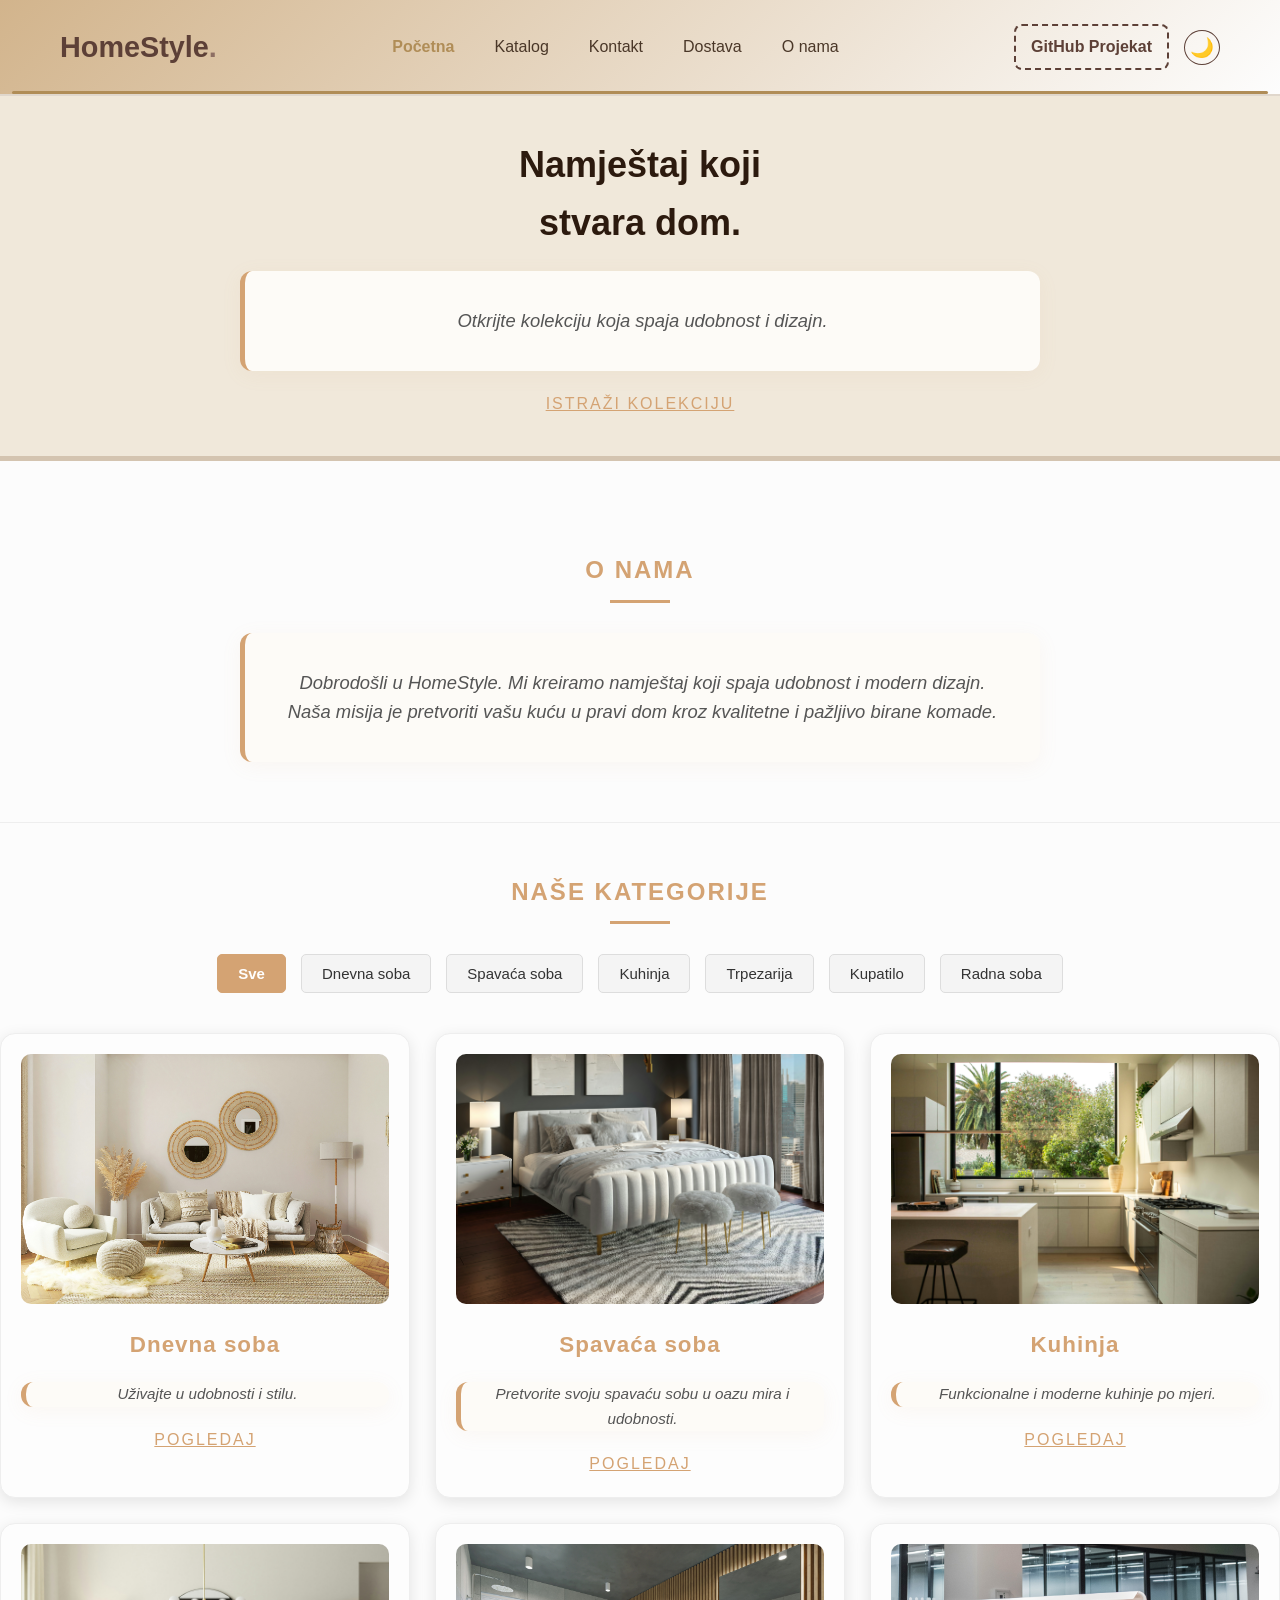
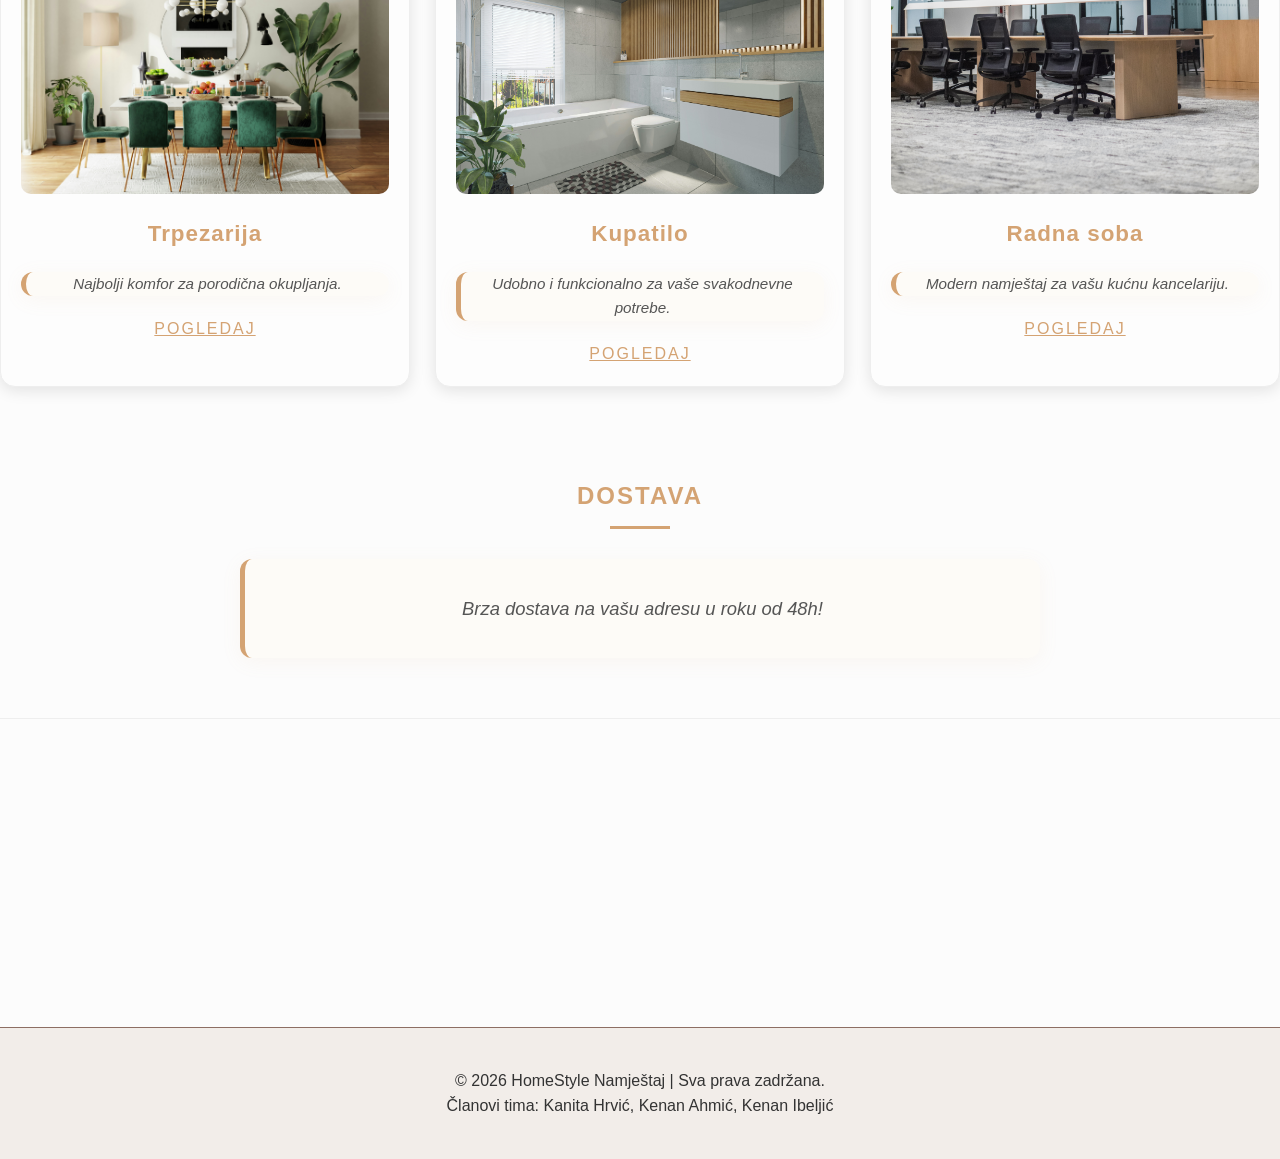
==== commit 45b5683e: "izmjene" ====
--- a/index.html
+++ b/index.html
@@ -4,7 +4,7 @@
         <meta charset="utf-8">
         <meta name="viewport" content="width=device-width, initial-scale=1.0">
         <title>HomeStyle | Početna</title>
-        <link rel="stylesheet" href="css/tptpstil.css">
+        <link rel="stylesheet" href="CSS/tptpstil.css">
     </head>
     <body class="light mode">
     <header id="top">
@@ -20,6 +20,7 @@
             <div class="nav-actions">
                 <a href="https://github.com/KanitaHrvic/Grupa-40-TPTP-2026">GitHub Projekat</a>
                 <button id="theme-toggle">🌙</button>
+                <!--dio koda za dugme tamni mod preuzet od gemini-->
                 </div>
         </nav>
     </header>
@@ -103,8 +104,9 @@
                 <h2>Dostava</h2>
                 <p>Brza dostava na vašu adresu u roku od 48h!</p>
             </div>
-        </section>            
-        
+        </section>  
+
+        <!--kod za mapu uz pomoć gemini-->
         <aside>
             <iframe src="https://www.google.com/maps/embed?pb=!1m18!1m12!1m3!1d11377.686178242902!2d18.704051964692383!3d44.52700058718192!2m3!1f0!2f0!3f0!3m2!1i1024!2i768!4f13.1!3m3!1m2!1s0x475952c4c706ba1d%3A0xe74f722c91d42f4c!2sSlavinovi%C4%87i%2C%2075000%20Tuzla!5e0!3m2!1shr!2sba!4v1778849792596!5m2!1shr!2sba" width="100%" height="300" style="border:0;" allowfullscreen="" loading="lazy" referrerpolicy="no-referrer-when-downgrade"></iframe>
         </aside>
--- a/CSS/tptpstil.css
+++ b/CSS/tptpstil.css
@@ -0,0 +1,997 @@
+/*------------------------------------------NARUDŽBE I KONTAKT---------------------------------------------------*/
+/*---------------------Stavke za korpu---------------------------*/
+.mali-kontejner{
+    margin: 40px auto;
+    max-width: 800px;
+    padding: 0 20px;
+}
+table{
+    width: 100%;
+    border-collapse: collapse;
+}
+.korpa-info{
+    display: flex;
+    flex-wrap: wrap;
+}
+#korpa-tijelo td{
+    vertical-align: middle;
+    padding: 10px 5px;
+}
+th{
+    text-align: left;
+    padding: 5px;
+    color: #2C1A0E;
+    background: #F0E8DA;
+    font-weight: normal;
+}
+td{
+    padding: 10px 5px;
+}
+td input{
+    width: 40px;
+    height: 30px;
+    padding: 5px;
+}
+td a{
+    color:#C8732A;
+    font-size: 12px;
+}
+td img{
+    width: 80px;
+    height: 80px;
+    margin-right: 10px;
+}
+.Ukupna-cijena{
+    display: flex;
+    justify-content: flex-end;
+}
+.Ukupna-cijena table{
+    border-top: 3px solid #D4C4B0;
+    width: 100%;
+    max-width: 800px;
+}
+.Ukupna-cijena td:last-child{
+    text-align: right;
+}
+td :last-child{
+    text-align: right;
+}
+th:last-child{
+    text-align: right;
+}
+.narudzba-dugme{
+    display: flex;
+    justify-content: flex-end;
+    margin-top: 16px;
+}
+.narudzba-dugme button{
+    background-color: #C8732A;
+    color: white;
+    border: none;
+    padding: 12px 28px;
+    border-radius: 6px;
+    font-size: 14px;
+    cursor: pointer; 
+}
+.narudzba-dugme button:hover{
+    background-color: #A85E1F;
+}
+/*--------------------------KONTAKT FORMA---------------------------------*/
+.hero{
+    background-color: #F0E8DA;
+    text-align: center;
+    padding: 40px;
+    border-bottom: 5px solid #D4C4B0;
+}
+.hero-label{
+    font-size: 12px;
+    letter-spacing: 2px;
+    text-transform: uppercase;
+    color: #9E8A72;
+    margin-bottom: 8px;
+}
+.hero h1{
+    font-size: 36px;
+    color: #2C1A0E;
+    margin-bottom: 10px;
+}
+.hero-opis{
+    color: #7A6652;
+    font-size: 12px;
+}
+.kontakt-sekcija{
+    max-width: 600px;
+    padding: 0 20px;
+    margin: 40px auto;
+}
+#kontakt-forma .polje{
+    margin-bottom: 20px;
+}
+#kontakt-forma label{
+    display: block;
+    font-size: 13px;
+    color: #2C1A0E;
+    font-weight: 500;
+    margin-bottom: 6px;
+}
+#kontakt-forma input,
+#kontakt-forma select,
+#kontakt-forma textarea{
+    width: 100%;
+    box-sizing: border-box;
+    padding: 10px 20px;
+    font-size: 12px;
+    border: 1px solid #D4C4B0;
+    border-radius: 6px;
+}
+#kontakt-forma input:focus,
+#kontakt-forma select:focus,
+#kontakt-forma textarea:focus{
+    border-color: #C8732A;
+    outline: none;
+}
+.greska{
+    display: block;
+    font-size: 12px;
+    color: red;
+    margin-top: 4px;
+    min-height: 16px;
+}
+.polje-greska input,
+.polje-greska select,
+.polje-greska textarea{
+    background-color: #FFF5F5;
+    border-color: red;
+}
+.dugme{
+    display: flex;
+    margin-top: 10px;
+    gap: 12px;
+}
+.dugme button[type="submit"]{
+    background-color: #C8732A;
+    color: white;
+    cursor: pointer;
+    padding: 10px 24px;
+    font-size: 14px;
+    border: none;
+    border-radius: 6px;
+}
+.dugme button[type="submit"]:hover{
+    background-color: #A85E1F;
+}
+.dugme button[type="reset"]{
+    background-color: transparent;
+    color: #2C1A0E;
+    cursor: pointer;
+    padding: 10px 18px;
+    font-size: 14px;
+    border: 1px solid #D4C4B0;
+    border-radius: 6px;
+}
+.dugme button[type="reset"]:hover{
+    background-color: #F0E8DA;
+    color: #2C1A0E;
+}
+.uspjesna-poruka{
+    background-color: #EAF3DE;
+    color: #3B6D11;
+    font-size: 14px;
+    padding: 16px 20px;
+    border: 1px solid #639922;
+    border-radius: 8px;
+    margin-top: 20px;
+}
+/*CSS kod za kontakt formu i korpu je dopunjen preporukom Claude AI*/
+
+/*======================================================================================================*/
+/*=====> HEADER (isti za sve) <========*/
+*{
+    margin: 0;
+    padding: 0;
+    box-sizing: border-box;
+    scroll-behavior: smooth;
+}
+
+body {
+    
+    font-family: 'Segoe UI', Arial, sans-serif;
+    background-color: #fcfcfc;
+    color: #333;
+    line-height: 1.6;
+}
+/* --- HEADER ------ */
+header#top {
+    width: 100%;
+    background: linear-gradient(135deg, #d2b48c 0%, #fdfdfd 100%);
+    padding: 1.5rem 0;
+    border-bottom: 2px solid #e0d7cc;
+    position: sticky;
+    top: 0;
+    z-index: 1000;
+}
+
+header .container {
+    display: flex;
+    justify-content: space-between;
+    align-items: center;
+    max-width: 1200px;
+    margin: 0 auto;
+    padding: 0 20px;
+    flex-wrap: wrap;
+}
+
+.logo {
+    font-size: 1.8rem;
+    font-weight: bold;
+    color: #5d4037;
+}
+
+.logo span {
+    color: #8d6e63;
+}
+
+/* Navigacijski linkovi */
+.nav-links {
+    list-style: none;
+    display: flex;    
+    gap: 20px;        
+    padding: 0;
+    margin: 0;
+    flex-wrap: wrap;
+}
+
+.nav-links a {
+    text-decoration: none;
+    color: #4a3728;          
+    font-weight: 500;
+    transition: all 0.3s ease;
+    padding: 5px 10px;
+}
+
+.nav-links a:hover {
+    color: #d2b48c; 
+    background-color: rgba(93, 64, 55, 0.1);
+    border-radius: 5px;
+    transition: all 0.3s ease;
+    position: relative;      
+}
+.nav-links li a:hover {
+    color: #b08d57;          
+    background-color: #96796baa;
+}
+.nav-links li a.active {
+    color: #b08d57;          
+    font-weight: 700;          
+}
+.nav-links li a.active::after {
+    content: "";
+    position: absolute;
+    bottom: 0;
+    left: 12px;
+    right: 12px;
+    height: 3px;
+    background-color: #b08d57;
+    border-radius: 2px;
+}
+
+/* GitHub Uputa - Uokvirena */
+.nav-actions {
+    display: flex;
+    align-items: center;
+    gap: 15px;
+}
+
+.nav-actions a[href*="https://github.com/KanitaHrvic/Grupa-40-TPTP-2026"] {
+    text-decoration: none;
+    color: #5d4037;
+    border: 2px dashed #5d4037;
+    padding: 8px 15px;
+    font-weight: bold;
+    border-radius: 8px;
+    transition: 0.3s;
+}
+
+.nav-actions a[href*="https://github.com/KanitaHrvic/Grupa-40-TPTP-2026"]:hover {
+    background-color: #5d4037;
+    color: #fff;
+}
+@media (max-width: 768px) {
+    header .container {
+        flex-direction: column;
+        gap: 15px;
+        text-align: center;
+    }
+    .nav-links {
+        justify-content: center;
+    }
+    .nav-actions {
+        justify-content: center;
+        width: 100%;
+    }
+}
+/*============================================================================================================*/
+/*SADRZAJ.HTML (dio koda za stranicu sadrzaj.html*/
+:root {
+    --primarna-smedja: #5d4037;
+    --svijetlo-smedja: #8d6e63;
+    --bez-pozadina: #fbf9f6;
+    --bijela: #ffffff;
+    --sjenka: rgba(93, 64, 55, 0.1);
+
+}
+section[id],
+section:target {
+    scroll-margin-top: 110px !important;
+}
+html {
+    scroll-behavior: smooth;
+}
+.glavna {
+    margin: 0;
+    max-width: 100%;
+    width: 100%;            
+    padding: 20px 40px 20px 0px;
+    display: flex;
+    gap: 40px;              
+    align-items: flex-start;
+    box-sizing: border-box;
+}
+/* --- DIZAJN ZA PREGLED ASORTIMANA (UGNIJEŽĐENA LISTA) --- */
+#kategorizacija {
+    background-color: #fbf9f6;
+    padding: 30px;
+    border-radius: 12px;
+    border-left: 5px solid #8d6e63;
+    box-shadow: 0 4px 12px rgba(93, 64, 55, 0.03);
+    margin-bottom: 30px;
+}
+#kategorizacija h3 {
+    color: #5d4037;
+    font-size: 1.4rem;
+    font-weight: 700;
+    margin-bottom: 20px;
+    text-transform: uppercase;
+    letter-spacing: 0.5px;
+}
+#kategorizacija > ul {
+    list-style: none;
+    padding-left: 0;
+}
+#kategorizacija > ul > li {
+    position: relative;
+    padding-left: 25px;
+    margin-bottom: 15px;
+    color: #4a3728;
+    font-weight: 600;
+    font-size: 1.05rem;
+}
+#kategorizacija > ul > li::before {
+    content: "—";
+    position: absolute;
+    left: 0;
+    color: #b08d57;
+    font-weight: bold;
+}
+#kategorizacija ul ul {
+    list-style: none;
+    padding-left: 20px;
+    margin-top: 8px;
+    margin-bottom: 5px;
+}
+/* Stavke unutar podliste */
+#kategorizacija ul ul li {
+    position: relative;
+    padding-left: 15px;
+    margin-bottom: 8px;
+    color: #6d5440;
+    font-weight: 500;
+    font-size: 0.95rem;
+    transition: transform 0.2s ease, color 0.2s ease;
+}
+#kategorizacija ul ul li::before {
+    content: "•";
+    position: absolute;
+    left: 0;
+    color: #b08d57;
+    font-size: 1.2rem;
+}
+/* Vertikalni meni sa strane */
+#bookmark-nav {
+    flex: 0 0 240px;       
+    position: sticky;        
+    top: 100px;              
+    background: #f4f1ee;      
+    padding: 15px;
+    border-radius: 8px;
+    border: 1px solid #e5e5e5;
+    z-index: 10;
+    margin-left: 10px;        
+}
+
+#bookmark-nav ul {
+    display: flex;
+    flex-direction: column;  
+    list-style: none;
+    gap: 15px;
+    margin-top: 10px;
+}
+
+#bookmark-nav a {
+    text-decoration: none;
+    color: #8d6e63;
+    font-size: 0.9rem;
+    border-bottom: 1px solid transparent;
+}
+
+#bookmark-nav a:hover {
+    padding-left: 5px;        
+}
+.sadrzaj-kataloga section {
+    width: 100%;
+    display: block;          
+}
+/*IMAGE MAP*/
+.katalog-okvir {
+    width: 100%;
+    max-width: 600px;
+    height: auto;
+    aspect-ratio: 1/1;
+    margin: 50px auto;        
+    position: relative;      
+    transition: transform 0.3s ease;
+}
+.katalog-okvir img {
+  width: 100%;
+  height: 100%;
+  object-fit: cover;
+  display: block;
+  border-radius: 8px;      
+  box-shadow: 0 10px 30px rgba(0, 0, 0, 0.15);
+  position: relative;
+  z-index: 2;              
+}
+.pozadinska-traka {
+  position: absolute;
+  top: -15px;              
+  right: -20px;            
+  width: 100%;
+  max-width: 600px;            
+  height: 100%;            
+  background-color: #d7c4b7;
+  border-radius: 8px;      
+  z-index: 1;            
+  box-shadow: 0 5px 15px rgba(0, 0, 0, 0.08);
+}
+.katalog-instrukcija {
+  text-align: center;
+  font-family: 'Helvetica Neue', Arial, sans-serif;
+  font-size: 15px;
+  font-weight: 500;
+  color: #555;
+  letter-spacing: 1px;
+  text-transform: uppercase;
+  margin-top: 30px;
+  margin-bottom: 10px;
+}
+.katalog-okvir:hover {
+  transform: translateY(-5px);
+}
+
+/* --- GALERIJA (Istaknuti artikli) --- */
+.galerija {
+    display: grid;
+    grid-template-columns: repeat(auto-fit, minmax(300px, 1fr));
+    gap: 20px;
+    margin: 20px 0;
+}
+
+.galerija figure {
+    background: #fff;
+    padding: 10px;
+    border-radius: 8px;
+    box-shadow: 0 4px 6px rgba(0,0,0,0.05);
+    text-align: center;
+}
+
+.galerija img {
+    width: 100%;
+    height: 200px;
+    object-fit: cover;
+    border-radius: 5px;
+}
+
+.galerija figcaption {
+    margin-top: 10px;
+    font-weight: 500;
+}
+
+/* --- KARTICE PROIZVODA (Dnevna soba, Spavaća itd.) --- */
+section[id] {
+    padding: 40px 0;
+    border-bottom: 1px solid #eee;
+}
+
+.kartica {
+    display: inline-block;
+    width: 100%;
+    max-width: 280px;
+    margin: 15px;
+    background: white;
+    border-radius: 10px;
+    overflow: hidden;
+    box-shadow: 0 10px 20px rgba(0,0,0,0.05);
+    vertical-align: top;
+}
+
+.kartica img {
+    width: 100%;
+    height: 200px;
+    object-fit: cover;
+}
+
+.kartica .info {
+    padding: 15px;
+    text-align: center;
+}
+
+.kartica button {
+    background-color: #5d4037;
+    color: white;
+    border: none;
+    padding: 10px 15px;
+    border-radius: 5px;
+    cursor: pointer;
+    margin-top: 10px;
+}
+
+.kartica button:hover {
+    background-color: #8d6e63;
+}
+
+/*Tabela*/
+#tehnicki-podaci {
+    padding: 60px 0;
+    scroll-margin-top: 100px; 
+}
+
+#tehnicki-podaci header h3 {
+    color: #5d4037;
+    font-size: 1.8rem;
+    margin-bottom: 10px;
+    text-align: center;
+}
+
+#tehnicki-podaci header p {
+    text-align: center;
+    color: #777;
+    margin-bottom: 30px;
+}
+/* Dizajn Tabele */
+.tabela-kontejner {
+    width: 100%;
+    overflow-x: auto;
+    -webkit-overflow-scrolling: touch;
+}
+.tptp-tabela {
+    width: 100%;
+    border-collapse: collapse;
+    background-color: #fff;
+    box-shadow: 0 5px 15px rgba(0,0,0,0.08);
+    border-radius: 8px;
+    overflow: hidden; 
+    margin-bottom: 40px;
+}
+
+.tptp-tabela caption {
+    padding: 15px;
+    font-weight: bold;
+    font-size: 1.1rem;
+    color: #5d4037;
+    background: #f4f1ee;
+    border-bottom: 2px solid #d2b48c;
+}
+.tptp-tabela thead {
+    background-color: #5d4037; 
+    color: #000;
+}
+.tptp-tabela th {
+    color: #000 !important;
+    background-color: #fdfbf7;
+    padding: 15px;
+    text-align: left;
+    text-transform: uppercase;
+    font-size: 0.9rem;
+    letter-spacing: 1px;
+    border: 1px solid rgba(255,255,255,0.1);
+}
+.tptp-tabela td {
+    padding: 12px 15px;
+    border: 1px solid #eee;
+    color: #444;
+    font-size: 0.95rem;
+}
+.tptp-tabela td[rowspan] {
+    background-color: #fdfbf7;
+    color: #5d4037;
+    vertical-align: middle;
+    text-align: center;
+    font-size: 1rem;
+    border-right: 2px solid #d2b48c;
+}
+.tptp-tabela tbody tr:nth-child(even) {
+    background-color: #fafafa;
+}
+
+.tptp-tabela tbody tr:hover {
+    background-color: #f4f1ee;
+    transition: background 0.3s ease;
+}
+/* POVRATAK NA POCETAK LINK */
+.vrh-link {
+    width: auto;
+    clear: both;
+}
+.vrh-link-static {
+    display: inline-block;  
+    background-color: #d2b48c;
+    color: #4a3728;
+    padding: 8px 16px;
+    font-size: 0.85rem;  
+    text-decoration: none;
+    border-radius: 5px;
+    font-weight: bold;
+    transition: all 0.3s ease;
+    border: 2px solid #5d4037;
+    position: fixed;
+    bottom: 25px;  
+    right: 25px;    
+    z-index: 9999;  
+}
+.vrh-link-static:hover {
+    background-color: #5d4037;
+    color: #fff;
+    border-color: #5d4037;
+}
+@media (max-width: 768px) {
+    .glavna {
+        flex-direction: column; 
+        padding: 20px;
+    }
+    #bookmark-nav {
+        flex: none; 
+        width: 100%; 
+        position: static; 
+        margin-left: 0;
+    }
+    #bookmark-nav ul {
+        flex-direction: row; 
+        flex-wrap: wrap; 
+        justify-content: center;
+    }
+}
+/*=========> FOOTER (isti za sve) <=================*/
+/* --- FOOTER & LINKOVI --- */
+footer {
+    width: 100%;
+    text-align: center;
+    padding: 40px;
+    background: #f2ede9;
+    border-top: 1px solid var(--svijetlo-smedja);
+}
+/*===============STRANICA INDEX===========*/
+:root{
+    --plava: #3498db;
+    --zlatna: #d4a373;
+    --bijela: #ffffff;
+    --siva: #555555;
+     --sjena: rgba(0,0,0,0.1);
+}
+h2.title {
+    color: var(--zlatna);
+    text-align: center; 
+    margin-top : 50px;
+    margin-bottom: 20px;
+    text-transform: uppercase;
+}
+.container p {
+    background-color: #fdfbf7;
+    color:#4a4a4a;
+    padding: 35px 40px;
+    border-radius: 12px;
+    border-left: 5px solid var(--zlatna);
+    box-shadow: 0 4px 20px
+    rgba(212, 163, 115, 0.08);
+    color: var(--siva);
+    font-style: italic;
+    text-align: center;
+    max-width: 800px;
+    margin: 20px auto;
+    line-height: 1.6;
+    font-size: 1.15rem;
+}
+.btn {
+    color: #d4a373;
+    text-align: center;
+    margin-top: 50px;
+    margin-bottom: 30px;
+    text-transform: uppercase;
+    letter-spacing: 2px;
+}
+h2 {
+    color: #d4a373;
+    text-align: center;
+    margin-top: 50px;
+    margin-bottom: 30px;
+    text-transform: uppercase;
+    letter-spacing: 2px;
+}
+
+.product-card {
+    background: #fdfdfd;
+    padding: 20px;
+    box-shadow: 0 4px 15px
+    var(--sjena);
+    border: 1px solid #eee;
+    border-radius: 15px;
+    text-align: center;
+    transition: 0.3s ease;
+}
+.product-card:hover {
+    transform: translateY(-10px);
+    box-shadow: 0 10px 20px
+    var(--sjena);
+}
+.product-card img {
+    width: 100%;
+    height: 250px;
+    object-fit: cover;
+    object-position: bottom;
+    border-radius: 10px;
+}
+.product-card h3 {
+    font-size: 1.4rem;
+    color: var(--zlatna);
+    margin: 15px 0 10px 0;
+    letter-spacing: 1px;
+}
+.product-card p {
+    font-size: 0.95rem;
+    color: var(--siva);
+    line-height: 1.6;
+    font-style: italic;
+    padding: 0 10px;
+}
+.product-card a:hover {
+    background-color: var(--plava);
+    box-shadow: 0 5px 15px
+    var(--sjena);
+}
+@media (max-width: 900px) and (min-width: 601px){
+    .grid-container {
+        grid-template-columns:repeat(2, 1fr);
+        }
+    }
+@media (max-width: 600px) {
+    .main-layout {
+        flex-direction: column;
+        gap: 20px;
+    }
+}
+.kategorije-meni-strana {
+    width: 100%;
+
+}
+.filter-btn {
+    width: 100%;
+    text-align: center;
+
+}
+.grid-container {
+    grid-template-columns: 1fr;
+    width: 100%;
+}
+
+@keyframes pojavljivanje {
+    from { opacity: 0; transform:
+    translateY(-15px);}
+    to { opacity: 1; transform:
+    translateY(0);}
+    }
+h1, .hero-content h1, .title, .product-card h3 {
+    animation: pojavljivanje 1.5s ease-out forwards;
+}
+h1, .hero-content h1, .title {
+    animation-delay: 0.3s;
+}
+h2::after {
+    content: "";
+    display: block;
+    width: 60px;
+    height: 3px;
+    background: var(--zlatna);
+    margin: 10px auto;
+}
+/* Theme Toggle Button */
+#theme-toggle {
+    background: none;
+    border: 1px solid #5d4037;
+    cursor: pointer;
+    font-size: 1.2rem;
+    padding: 5px;
+    border-radius: 50%;
+}
+.kategorije-meni-strana h3 {
+    font-size: 18px;
+    font-weight: bold;
+    color: #333;
+    margin-bottom: 20px;
+    letter-spacing: 1px;
+    border-bottom: 2px solid var(--zlatna);
+    padding-bottom: 5px;
+    width: fit-content;
+}
+.kategorije-meni-strana ul {
+    display: flex;             
+    flex-wrap: wrap;           
+    justify-content: center; 
+    gap: 15px;                 
+    padding: 0;
+    margin: 0;
+    list-style: none;         
+}
+.kategorije-meni-strana ul li {
+    margin-bottom: 0;          
+}
+.filter-btn {
+    width: auto;               
+    padding: 10px 20px;        
+    background-color: #f4f4f4;
+    color: #333;
+    border: 1px solid #ddd;
+    font-size: 15px;
+    font-family: inherit;
+    cursor: pointer;
+    border-radius: 5px;
+    text-align: center;
+    transition: all 0.3s ease;
+}
+.filter-btn:hover {
+    background-color: #e0e0e0;
+    border-color: var(--zlatna);
+}
+.filter-btn.active {
+    background-color: var(--zlatna);
+    color: white;
+    border: 1px solid var(--zlatna);
+    font-weight: bold;
+}
+.main-layout {
+    display: flex;
+    gap: 40px;
+    max-width: 1200px;
+    margin: 30px auto;
+    padding: 0 20px;
+    align-items: flex-start;
+    width: 100%;
+}
+.products {
+    min-width: 240px;
+    flex-shrink: 0;
+}
+.grid-container {
+    flex-grow: 1;
+    display: grid;
+    grid-template-columns: 
+    repeat(3, 1fr);
+    gap: 25px;
+}
+.kategorije-meni-strana {
+    flex: 0 0 auto;
+    width: 100%;
+    margin-bottom: 40px;
+}
+.grid-conteiner {
+    flex: 1 !important;
+    display: grid !important;
+    grid-template-columns:
+    repeat(3, 1fr) !important;
+    gap: 25px !important;
+    margin: 0 !important;
+    /*ovaj dio sam radila par puta, uradila uz pomoc gemini*/
+}
+/*Tamna tema*/
+body.tamna-tema{
+    background-color: #2d3748 !important;
+    color: #ffffff !important; /*Claude AI je popravio ovaj dio, dodavajuci !important pravilo.
+    Znam da je to pravilo koje daje prednost pri izvrsavanju naspram drugih linija koda*/
+}
+/*=====================================================================================================================*/
+/* DIO TAMNE TEME ZA SADRZAJ.HTML */
+body.tamna-tema #bookmark-nav {
+    background: #1a202c !important;
+    border-color: #4a5568 !important;
+}
+body.tamna-tema #bookmark-nav a {
+    color: #cbd5e1 !important; 
+}
+body.tamna-tema #bookmark-nav a:hover {
+    color: #ffffff !important;
+}
+body.tamna-tema #kategorizacija {
+    background-color: #1a202c !important;
+    border-left-color: #8d6e63 !important; 
+    box-shadow: 0 4px 12px rgba(0, 0, 0, 0.2) !important;
+}
+body.tamna-tema #kategorizacija h3,
+body.tamna-tema #kategorizacija > ul > li {
+    color: #ffffff !important;
+}
+body.tamna-tema #kategorizacija ul ul li {
+    color: #e2e8f0 !important; 
+}
+body.tamna-tema .katalog-instrukcija {
+    color: #cbd5e1 !important;
+}
+body.tamna-tema .pozadinska-traka {
+    background-color: #4a3728 !important; 
+}
+body.tamna-tema .galerija figure,
+body.tamna-tema .kartica {
+    background: #1a202c !important; 
+    border-color: #4a5568 !important;
+    box-shadow: 0 10px 20px rgba(0, 0, 0, 0.3) !important;
+}
+body.tamna-tema .kartica h2,
+body.tamna-tema .kartica h3,
+body.tamna-tema .kartica h4,
+body.tamna-tema .kartica h5,
+body.tamna-tema .kartica .info,
+body.tamna-tema .kartica p,
+body.tamna-tema .galerija figcaption {
+    color: #ffffff !important; 
+}
+body.tamna-tema .kartica h3,
+body.tamna-tema .kartica h4 {
+    color: #d4a373 !important; 
+}
+body.tamna-tema .tptp-tabela {
+    background-color: #1a202c !important;
+    box-shadow: 0 5px 15px rgba(0, 0, 0, 0.3) !important;
+}
+body.tamna-tema .tptp-tabela caption {
+    background: #121620 !important;
+    color: #d4a373 !important;
+    border-bottom: 2px solid #4a5568 !important;
+}
+body.tamna-tema .tptp-tabela th {
+    background-color: #121620 !important; 
+    color: #ffffff !important;
+    border: 1px solid #4a5568 !important;
+}
+body.tamna-tema .tptp-tabela td {
+    background-color: #2d3748 !important; 
+    color: #ffffff !important;
+    border: 1px solid #4a5568 !important;
+}
+body.tamna-tema .tptp-tabela td[rowspan] {
+    background-color: #1a202c !important; 
+    color: #ffffff !important;
+    border-right: 2px solid #8d6e63 !important;
+}
+body.tamna-tema .tptp-tabela tbody tr:nth-child(even) {
+    background-color: #242f42 !important; 
+}
+body.tamna-tema .tptp-tabela tbody tr:hover {
+    background-color: #313e56 !important; 
+}
+/* Dio sekcije Tamna tema urađen uz pomoc GEMINI AI */
+/* ============>Footer<============== */
+body.tamna-tema footer {
+    background: #121620 !important; 
+    color: #ffffff !important;
+    border-top: 1px solid #4a5568 !important;
+}
+body.tamna-tema footer p {
+    color: #ffffff !important;
+}
